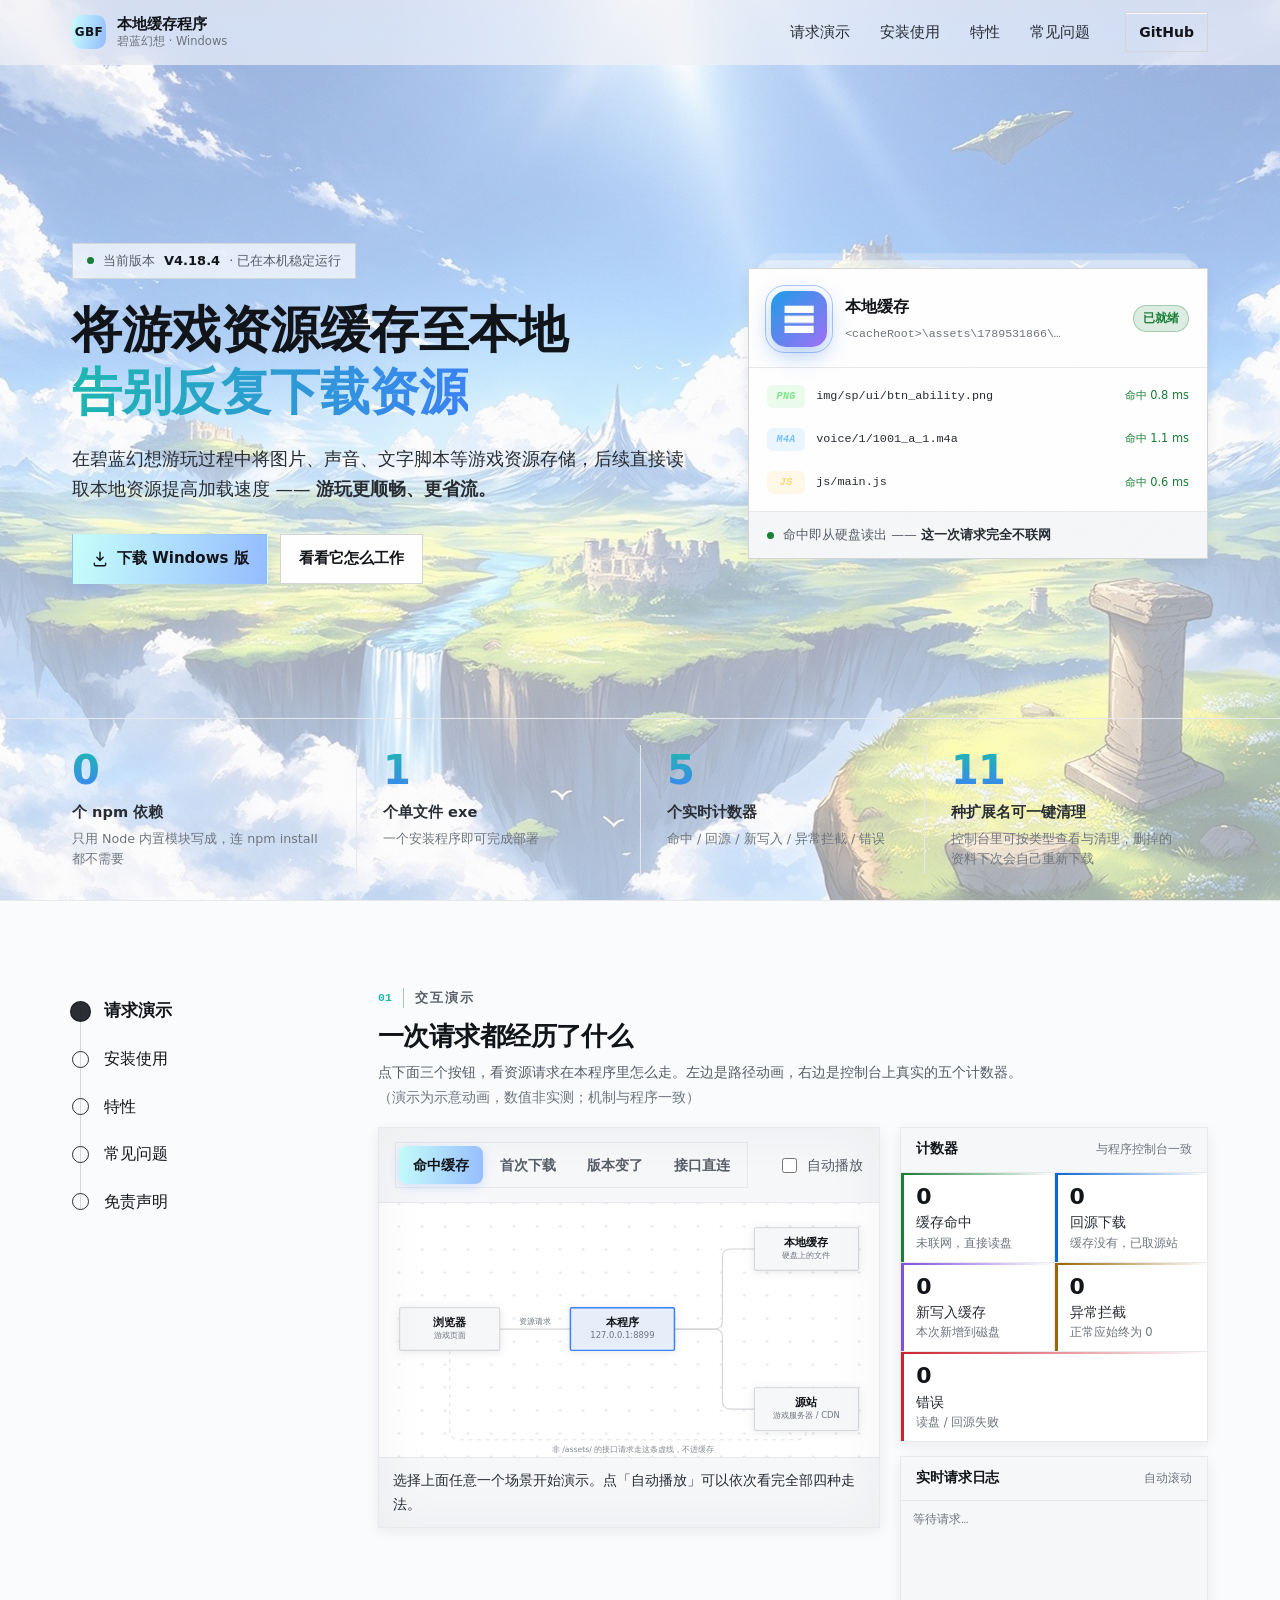
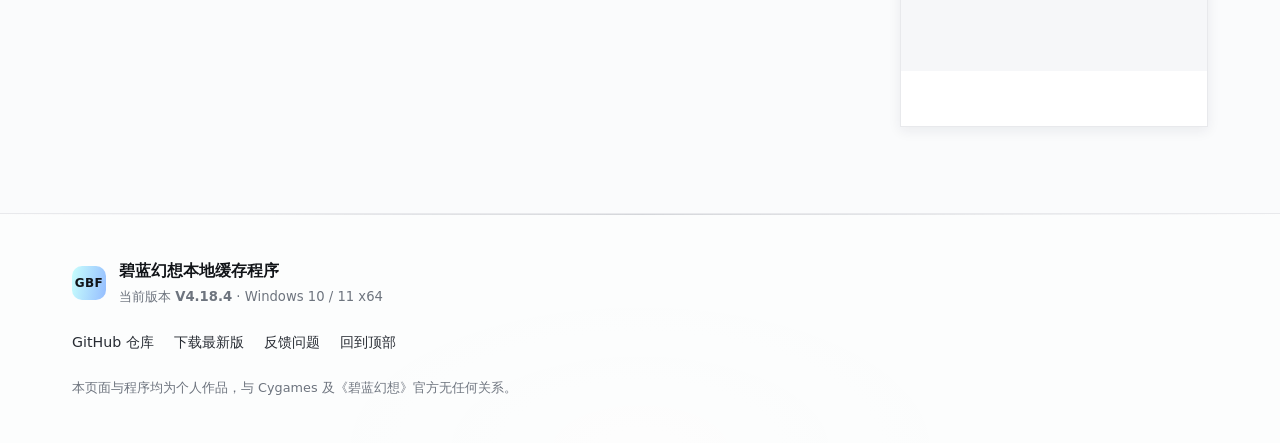
==== docs/index.html @ eb4d9ba3 "首屏文案换新 标题：将游戏资源缓存至本地 / 告别反复下载资源（第二行仍走品牌渐变） 说明：在碧蓝幻想游玩过程中将图片、声音、文字脚本等游戏资源存储，       后续直接读取本地资源提高加载速度 —" ====
<!doctype html>
<html lang="zh-CN">
<head>
<meta charset="utf-8">
<meta name="viewport" content="width=device-width,initial-scale=1">
<title>碧蓝幻想本地缓存程序 · GBF Cache</title>
<meta name="description" content="将碧蓝幻想的图片、声音、文字脚本等游戏资源缓存至本地，之后直接读取本地资源提高加载速度 —— 游玩更顺畅、更省流。Windows 单文件程序，零依赖。">
<meta name="color-scheme" content="light">
<meta property="og:title" content="碧蓝幻想本地缓存程序 · GBF Cache">
<meta property="og:description" content="将游戏资源缓存至本地，告别反复下载资源。Windows 单文件程序，零依赖。">
<meta property="og:type" content="website">
<link rel="icon" href="assets/icon.png">
<link rel="stylesheet" href="assets/style.css">
</head>
<body>

<!-- ============ 顶部导航 ============ -->
<header class="nav" id="nav">
  <div class="nav-inner wrap">
    <a class="brand" href="#top">
      <span class="brand-logo" aria-hidden="true">GBF</span>
      <span class="brand-text">
        <strong>本地缓存程序</strong>
        <em>碧蓝幻想 · Windows</em>
      </span>
    </a>
    <nav class="nav-links" aria-label="页面导航">
      <a href="#demo">请求演示</a>
      <a href="#how">安装使用</a>
      <a href="#features">特性</a>
      <a href="#faq">常见问题</a>
    </nav>
    <div class="nav-actions">
      <a class="btn ghost sm" data-link="repo" href="#" rel="noopener">GitHub</a>
    </div>
  </div>
</header>

<main>

<!-- ============ 首屏 ============ -->
<section class="hero" id="top">
  <div class="hero-bg" aria-hidden="true">
  </div>
  <div class="wrap hero-inner">
    <div class="hero-copy">
      <p class="eyebrow"><span class="dot-live"></span>当前版本 <b data-version>—</b> · 已在本机稳定运行</p>
      <h1>将游戏资源缓存至本地<br><span class="grad">告别反复下载资源</span></h1>
      <p class="lead">
        在碧蓝幻想游玩过程中将图片、声音、文字脚本等游戏资源存储，后续直接读取本地资源提高加载速度 ——
        <b>游玩更顺畅、更省流。</b>
      </p>
      <div class="hero-btns">
        <a class="btn primary" data-link="releases" href="#" rel="noopener">
          <svg viewBox="0 0 24 24" class="ic" aria-hidden="true"><path d="M12 3v11m0 0 4.2-4.2M12 14l-4.2-4.2M4.5 17.5v1.8A1.7 1.7 0 0 0 6.2 21h11.6a1.7 1.7 0 0 0 1.7-1.7v-1.8"/></svg>
          下载 Windows 版
        </a>
        <a class="btn" href="#demo">看看它怎么工作</a>
      </div>
    </div>

    <!-- 首屏装饰：缓存卡（纯 CSS/SVG，无外部资源） -->
    <div class="hero-art" aria-hidden="true">
      <div class="cache-stack">
        <div class="stack-back a"></div>
        <div class="stack-back b"></div>
        <div class="cache-card">
          <div class="cc-sheen"></div>
              <div class="cc-top">
            <span class="cc-icon">
              <span class="cc-ring"></span>
              <img src="assets/icon.png" alt="" width="66" height="66">
            </span>
            <span class="cc-meta">
              <strong>本地缓存</strong>
              <em>&lt;cacheRoot&gt;\assets\1789531866\…</em>
            </span>
            <span class="cc-badge">已就绪</span>
          </div>
          <ul class="cc-list">
            <li>
              <i class="ft png">PNG</i>
              <span class="cc-path">img/sp/ui/btn_ability.png</span>
              <span class="cc-hit">命中 0.8 ms</span>
            </li>
            <li>
              <i class="ft m4a">M4A</i>
              <span class="cc-path">voice/1/1001_a_1.m4a</span>
              <span class="cc-hit">命中 1.1 ms</span>
            </li>
            <li>
              <i class="ft js">JS</i>
              <span class="cc-path">js/main.js</span>
              <span class="cc-hit">命中 0.6 ms</span>
            </li>
          </ul>
          <div class="cc-foot">
            <span class="dot-live"></span>
            <span>命中即从硬盘读出 —— <b>这一次请求完全不联网</b></span>
          </div>
        </div>
      </div>
    </div>
  </div>

<!-- ============ 规格条 ============ -->
<section class="specband">
  <div class="wrap">
    <ul class="specs">
      <li>
        <b>0</b>
        <span>个 npm 依赖</span>
        <em>只用 Node 内置模块写成，连 npm install 都不需要</em>
      </li>
      <li>
        <b>1</b>
        <span>个单文件 exe</span>
        <em>一个安装程序即可完成部署</em>
      </li>
      <li>
        <b>5</b>
        <span>个实时计数器</span>
        <em>命中 / 回源 / 新写入 / 异常拦截 / 错误</em>
      </li>
      <li>
        <b>11</b>
        <span>种扩展名可一键清理</span>
        <em>控制台里可按类型查看与清理，删掉的资料下次会自己重新下载</em>
      </li>
    </ul>
  </div>
</section>
</section>


<!-- ============ 请求演示 ============ --><!-- ============ 工作讲解：左侧竖向步进导航 + 右侧动效面板 ============ -->
<section class="sec guide" id="guide">
  <div class="wrap guide-inner">
    <nav class="guide-nav" aria-label="工作讲解目录">
      <ul>
          <li><button type="button" class="g-item is-active" data-panel="demo" aria-selected="true"><i class="g-dot" aria-hidden="true"></i><span class="g-label">请求演示</span></button></li>
          <li><button type="button" class="g-item" data-panel="how" aria-selected="false"><i class="g-dot" aria-hidden="true"></i><span class="g-label">安装使用</span></button></li>
          <li><button type="button" class="g-item" data-panel="features" aria-selected="false"><i class="g-dot" aria-hidden="true"></i><span class="g-label">特性</span></button></li>
          <li><button type="button" class="g-item" data-panel="faq" aria-selected="false"><i class="g-dot" aria-hidden="true"></i><span class="g-label">常见问题</span></button></li>
          <li><button type="button" class="g-item" data-panel="disclaimer" aria-selected="false"><i class="g-dot" aria-hidden="true"></i><span class="g-label">免责声明</span></button></li>
      </ul>
    </nav>
    <div class="guide-panels">
        <article class="g-panel is-active" id="demo" data-panel="demo">
    <div class="sec-head">
      <p class="sec-kicker" data-fig="01">交互演示</p>
      <h2>一次请求都经历了什么</h2>
      <p class="sec-sub">
        点下面三个按钮，看资源请求在本程序里怎么走。左边是路径动画，右边是控制台上真实的五个计数器。
        <br><span class="hint">（演示为示意动画，数值非实测；机制与程序一致）</span>
      </p>
    </div>

    <div class="demo">
      <!-- 舞台 -->
      <div class="demo-stage">
        <div class="stage-tools">
          <div class="seg" role="group" aria-label="选择场景">
            <button type="button" class="seg-btn active" data-scene="hit">命中缓存</button>
            <button type="button" class="seg-btn" data-scene="miss">首次下载</button>
            <button type="button" class="seg-btn" data-scene="version">版本变了</button>
            <button type="button" class="seg-btn" data-scene="direct">接口直连</button>
          </div>
          <label class="auto"><input type="checkbox" id="autoPlay"><span>自动播放</span></label>
        </div>

        <svg viewBox="0 0 720 372" class="stage-svg" id="stageSvg" role="img" aria-label="请求路径示意图">
          <defs>
            <filter id="softGlow" x="-60%" y="-60%" width="220%" height="220%">
              <feGaussianBlur stdDeviation="5" result="b"/>
              <feMerge><feMergeNode in="b"/><feMergeNode in="SourceGraphic"/></feMerge>
            </filter>
          </defs>

          <!-- 连线（底） -->
          <g class="wires">
            <path id="w_b2p" d="M 166,180 H 272"/>
            <path id="w_p2c" d="M 428,180 H 488 Q 500,180 500,168 V 72 Q 500,60 512,60 H 548"/>
            <path id="w_p2o" d="M 428,180 H 488 Q 500,180 500,192 V 288 Q 500,300 512,300 H 548"/>
            <path id="w_b2o" class="dash" d="M 91,212 V 330 Q 91,346 107,346 H 610 Q 626,346 626,330"/>
          </g>

          <!-- 高亮流（动画用） -->
          <g class="flows">
            <path class="flow" id="f_b2p" data-d="M 166,180 H 272"/>
            <path class="flow" id="f_p2b" data-d="M 272,180 H 166"/>
            <path class="flow" id="f_p2c" data-d="M 428,180 H 488 Q 500,180 500,168 V 72 Q 500,60 512,60 H 548"/>
            <path class="flow" id="f_c2p" data-d="M 548,60 H 512 Q 500,60 500,72 V 168 Q 500,180 488,180 H 428"/>
            <path class="flow" id="f_p2o" data-d="M 428,180 H 488 Q 500,180 500,192 V 288 Q 500,300 512,300 H 548"/>
            <path class="flow" id="f_o2p" data-d="M 548,300 H 512 Q 500,300 500,288 V 192 Q 500,180 488,180 H 428"/>
            <path class="flow" id="f_b2o" class="dash" data-d="M 91,212 V 330 Q 91,346 107,346 H 610 Q 626,346 626,330"/>
            <path class="flow" id="f_o2b" class="dash" data-d="M 626,330 Q 626,346 610,346 H 107 Q 91,346 91,330 V 212"/>
          </g>

          <!-- 节点 -->
          <g class="node" id="n_browser">
            <rect x="16" y="148" width="150" height="64" rx="2"/>
            <text class="nt" x="91" y="176">浏览器</text>
            <text class="ns" x="91" y="194">游戏页面</text>
          </g>
          <g class="node proxy" id="n_proxy">
            <rect x="272" y="148" width="156" height="64" rx="2"/>
            <text class="nt" x="350" y="176">本程序</text>
            <text class="ns" x="350" y="194">127.0.0.1:8899</text>
          </g>

          <g class="node" id="n_cache">
            <rect x="548" y="28" width="156" height="64" rx="2"/>
            <text class="nt" x="626" y="56">本地缓存</text>
            <text class="ns" x="626" y="74">硬盘上的文件</text>
          </g>
          <g class="node" id="n_origin">
            <rect x="548" y="268" width="156" height="64" rx="2"/>
            <text class="nt" x="626" y="296">源站</text>
            <text class="ns" x="626" y="314">游戏服务器 / CDN</text>
          </g>

          <text class="plabel" x="219" y="172">资源请求</text>
          <text class="plabel dim" x="366" y="364">非 /assets/ 的接口请求走这条虚线，不进缓存</text>

          <g id="packetWrap" class="packet-wrap">
            <circle id="packet" r="7" filter="url(#softGlow)"/>
            <circle id="packetCore" r="3"/>
          </g>
        </svg>

        <!-- 版本比对卡（仅“版本变了”场景显示） -->
        <div class="cmp" id="cmpCard" hidden>
          <div class="cmp-col">
            <span class="cmp-k">请求带来的版本</span>
            <code class="cmp-v" id="cmpA">?1729002592</code>
          </div>
          <div class="cmp-mid" id="cmpOp">≠</div>
          <div class="cmp-col">
            <span class="cmp-k">本地文件记录的版本</span>
            <code class="cmp-v" id="cmpB">?1728800731</code>
          </div>
          <p class="cmp-note" id="cmpNote">两串不一致 → 旧的绝不能当命中，必须回源取新的并覆盖</p>
        </div>

        <p class="stage-status" id="stageStatus">选择上面任意一个场景开始演示</p>
      </div>

      <!-- 右侧：计数器 + 日志 -->
      <aside class="demo-side">
        <div class="panel">
          <div class="panel-head"><h3>计数器</h3><span class="panel-note">与程序控制台一致</span></div>
          <div class="counters" id="counters">
            <div class="counter c-hit"><b data-c="hit">0</b><span>缓存命中</span><em>未联网，直接读盘</em></div>
            <div class="counter c-origin"><b data-c="origin">0</b><span>回源下载</span><em>缓存没有，已取源站</em></div>
            <div class="counter c-store"><b data-c="store">0</b><span>新写入缓存</span><em>本次新增到磁盘</em></div>
            <div class="counter c-block"><b data-c="block">0</b><span>异常拦截</span><em>正常应始终为 0</em></div>
            <div class="counter c-error"><b data-c="error">0</b><span>错误</span><em>读盘 / 回源失败</em></div>
          </div>
        </div>
        <div class="panel grow">
          <div class="panel-head"><h3>实时请求日志</h3><span class="panel-note">自动滚动</span></div>
          <ul class="loglist" id="logList">
            <li class="logline empty">等待请求…</li>
          </ul>
        </div>
      </aside>
    </div>
        </article>
        <article class="g-panel" id="how" data-panel="how">
    <div class="sec-head">
      <p class="sec-kicker" data-fig="02">安装使用</p>
      <h2>三步就能用</h2>
      <p class="sec-sub">不需要装运行库，不需要浏览器插件，也不改动游戏本身。</p>
    </div>
    <ol class="steps">
      <li class="step">
        <span class="step-no">1</span>
        <h3>解压到固定文件夹</h3>
        <p>把压缩包整个解压出来，别只把里面的程序单独拿走 —— 旁边那几个文件都是配套的。路径里建议不要用特殊符号。</p>
      </li>
      <li class="step">
        <span class="step-no">2</span>
        <h3>装一次随包的证书</h3>
        <p>程序需要这张证书才能看懂游戏和电脑之间的来往。双击证书文件 → 按提示一路下一步，注意选到「受信任的根证书颁发机构」。<b>不需要管理员权限</b>，装完请把浏览器完全关掉再打开。</p>
      </li>
      <li class="step">
        <span class="step-no">3</span>
        <h3>双击启动，正常玩</h3>
        <p>右下角出现小图标，控制台窗口点「启动游戏」即可。判断它在工作最简单的一招：<b>看「缓存命中」在不在涨</b>。</p>
      </li>
    </ol>
    <div class="note-card">
      <svg viewBox="0 0 24 24" class="ic" aria-hidden="true"><path d="M12 8.6v5m0 3.2h.01M10.3 3.9 2.8 17a2 2 0 0 0 1.7 3h15a2 2 0 0 0 1.7-3L13.7 3.9a2 2 0 0 0-3.4 0z"/></svg>
      <p><b>退出请用托盘菜单里的「退出」，不要强行结束进程。</b>程序启动时会接管一次系统里的上网设置，优雅退出才会把它还原回去。</p>
    </div>
        </article>
        <article class="g-panel" id="features" data-panel="features">
    <div class="sec-head">
      <p class="sec-kicker" data-fig="03">特性</p>
      <h2>它凭什么又快又稳</h2>
      <p class="sec-sub">下面每一条都是程序里真实存在的机制，不是宣传词。</p>
    </div>
    <div class="feat-grid">
      <article class="feat">
        <span class="feat-ic" aria-hidden="true"><svg viewBox="0 0 24 24"><path d="M9 3.5 3.5 9v11.5h17V9L15 3.5M4 9h16M12 3.5V9"/></svg></span>
        <h3>零依赖 · 单文件</h3>
        <p>只用 Node 内置模块写成，一个 exe 就是全部。不装运行库、不写系统目录、不注册服务。</p>
      </article>
      <article class="feat">
        <span class="feat-ic" aria-hidden="true"><svg viewBox="0 0 24 24"><path d="M4 7h16M4 12h16M4 17h10"/></svg></span>
        <h3>只碰资源，不碰账号</h3>
        <p>只接管 <code>/assets/</code> 的 GET/HEAD；登录、抽卡等 <code>/rest/ /ob/ /od/</code> 接口一律直连，<code>/user/</code> 绝不拦截。</p>
      </article>
      <article class="feat">
        <span class="feat-ic" aria-hidden="true"><svg viewBox="0 0 24 24"><path d="M12 3.5a8.5 8.5 0 1 0 8.5 8.5M12 7.5V12l3 2M16 3.5h4.5V8"/></svg></span>
        <h3>认得出「资源版本」</h3>
        <p>游戏的资源 URL 带 <code>?1729002592</code> 这类版本参数。版本不一致的文件绝不当命中，避免游戏判定版本不符而反复整页重载。</p>
      </article>
      <article class="feat">
        <span class="feat-ic" aria-hidden="true"><svg viewBox="0 0 24 24"><path d="M12 3.5 20 8v8l-8 4.5L4 16V8z"/><path d="m4 8 8 4.5L20 8M12 12.5v8"/></svg></span>
        <h3>元数据跟着文件走</h3>
        <p>内容类型与 CORS 头跟资源一起存在旁边的 <code>.ext</code> 里，命中时原样回给浏览器 —— 带 <code>crossorigin</code> 的脚本才不会被拦。</p>
      </article>
      <article class="feat">
        <span class="feat-ic" aria-hidden="true"><svg viewBox="0 0 24 24"><path d="M5 12.5 10 17 19 7"/></svg></span>
        <h3>原子写 + 并发合并</h3>
        <p>先写临时文件再改名，断电也不会留下半个文件；同一份资源的并发请求只回源一次。</p>
      </article>
      <article class="feat">
        <span class="feat-ic" aria-hidden="true"><svg viewBox="0 0 24 24"><path d="M3.5 18V6m0 12h17M7 15l3.5-4 3 2.5L18 8"/></svg></span>
        <h3>一切都看得见</h3>
        <p>命中、回源、新写入、异常拦截、错误五个计数实时推到控制台和桌面悬浮条，命不命中一眼就知道。</p>
      </article>
    </div>
    <details class="deep">
      <summary>还想知道更细的机制？</summary>
      <div class="deep-body">
        <p><b>版本切换预热。</b>游戏换版本戳时（路径里的那串数字变了），程序会在后台对上一任戳的同名文件向源站发条件请求：
          源站回 304 就把旧文件「过户」到新路径（零下载），回 200 说明内容真的变了、提前下好。
          这把更新日要重下的量，从「全部文件」压到「真正变了的文件」。</p>
        <p><b>旧戳清理。</b>被请求过的版本戳会记下最后请求时间，超过 24 小时没被用到就不算「在用」，控制台里可以据此清掉过期的那一批。</p>
        <p><b>缓存文件布局。</b><code>&lt;缓存目录&gt;/assets/…</code> 完全镜像资源 URL 的路径，旁边一份同名 <code>.ext</code> 记录元数据。
          查询串不进文件名，但会记进 <code>.ext</code> 的 <code>q</code> 字段参与命中比对。</p>
      </div>
    </details>
        </article>
        <article class="g-panel" id="faq" data-panel="faq">
    <div class="sec-head">
      <p class="sec-kicker" data-fig="04">常见问题</p>
      <h2>你可能想问的</h2>
    </div>
    <div class="acc" id="acc">
      <details>
        <summary>需要再装别的东西吗？</summary>
        <p>不需要。不用装任何额外的运行库，也不用装浏览器插件。下载、解压、拖出来就能跑。</p>
      </details>
      <details>
        <summary>用哪个浏览器？</summary>
        <p>都可以。只有火狐（Firefox）需要多做一小步：把随包的那张证书也装进火狐自己的列表里，或者按说明里的那条设置打开。不做这一步的话，游戏里的图片可能显示不出来。</p>
      </details>
      <details>
        <summary>会占多少硬盘？</summary>
        <p>就是它帮你存下来的那些游戏资料本身，刚开始很小，玩得越久越多。控制台里可以按类型查看和清理 —— 清理只删你选的那一类，删掉的资料游戏下次需要时会自己重新下载。</p>
      </details>
      <details>
        <summary>会不会影响我电脑上的别的东西？</summary>
        <p>程序只在你自己的电脑内部工作，不对外开放任何东西。它启动时会接管一次你系统里的上网设置，所以退出时请用它托盘菜单里的「退出」，不要强行结束它 —— 那样设置可能不会还原回来。</p>
      </details>
      <details>
        <summary>为什么「缓存命中」不涨？</summary>
        <p>先看控制台顶部的状态提示。常见原因有两个：一是浏览器还在用它自己的缓存，没有把请求交给本程序（重启浏览器即可）；二是系统里的「自动配置脚本」没有指向本程序，控制台里可以重新检测并修复。</p>
      </details>
      <details>
        <summary>能装几台电脑？需要什么系统？</summary>
        <p>自己用没问题，请只用于你自己的电脑和账号（见下面的声明）。系统要求是 64 位的 Windows 10 或 Windows 11。</p>
      </details>
      <details>
        <summary>它会修改游戏本身吗？</summary>
        <p>不会。它不碰游戏文件、不改游戏代码，只是在游戏和网络之间做一次「有本地副本就先读本地」的选择。</p>
      </details>
    </div>
        </article>
        <article class="g-panel" id="disclaimer" data-panel="disclaimer">
    <div class="sec-head">
      <p class="sec-kicker" data-fig="05">免责声明</p>
      <h2>使用前请先读这五条</h2>
    </div>
    <div class="disc">
      <div class="disc-head">
        <svg viewBox="0 0 24 24" class="ic" aria-hidden="true"><path d="M12 3.5 3.5 20h17zM12 9.5v5m0 2.6h.01"/></svg>
        <span class="disc-note">共五条 · 与本程序的使用范围有关</span>
      </div>
      <ol class="disc-list">
        <li><b>非官方。</b>本程序是个人制作的第三方小工具，与游戏开发 / 运营方（Cygames）及《碧蓝幻想》官方没有任何关系，也不是官方工具。使用中遇到任何问题，请不要去找游戏官方。</li>
        <li><b>不含游戏内容。</b>本程序本身不包含任何游戏资料。你电脑里存下来的那些资料，是程序在你使用时从游戏那边取回并保存在本地的，只存在于你自己的电脑上。</li>
        <li><b>仅供个人使用。</b>请只用于你自己的电脑、你自己的账号。请勿把存下来的游戏资料上传、分享或以任何形式公开传播 —— 那些内容属于游戏公司。</li>
        <li><b>风险自负。</b>本程序按「现状」提供。使用过程中可能出现的账号、系统或数据方面的问题，由使用者自行承担，作者不提供担保也不承担责任。</li>
        <li><b>请遵守规则。</b>请遵守游戏的服务条款以及你所在地区的相关法律。如果游戏官方明确表示不允许这类做法，请立即停止使用并删除本程序。</li>
      </ol>
    </div>
        </article>
    </div>
  </div>
</section>

</main>

<!-- ============ 页脚 ============ -->
<footer class="foot">
  <div class="wrap foot-inner">
    <div class="foot-brand">
      <span class="brand-logo" aria-hidden="true">GBF</span>
      <div>
        <strong>碧蓝幻想本地缓存程序</strong>
        <p>当前版本 <b data-version>—</b> · Windows 10 / 11 x64</p>
      </div>
    </div>
    <nav class="foot-links" aria-label="相关链接">
      <a data-link="repo" href="#" rel="noopener">GitHub 仓库</a>
      <a data-link="releases" href="#" rel="noopener">下载最新版</a>
      <a data-link="issues" href="#" rel="noopener">反馈问题</a>
      <a href="#top">回到顶部</a>
    </nav>
    <p class="foot-note">本页面与程序均为个人作品，与 Cygames 及《碧蓝幻想》官方无任何关系。</p>
  </div>
</footer>

<script src="assets/version.js"></script>
<script src="assets/app.js"></script>
</body>
</html>
---- docs/assets/style.css ----
/* ==========================================================================
   碧蓝幻想本地缓存程序 · GitHub Pages 站点样式
   白色主题（单一主题，不做深浅切换）：
     · 底色是接近白的中性灰，面板纯白
     · 品牌色=暖色对（橙 → 玫红）；状态语义五色与控制台保持一致
   零外部依赖：不引任何 CDN 字体 / 框架
   ========================================================================== */

/* ============ 令牌（唯一一套：白色主题） ============ */
:root{
  color-scheme:light;
  --bg:#f4f5f7; --bg-soft:#fafbfc; --panel:#ffffff; --panel2:#f6f7f9;
  --line:#e8e9ec; --line2:#d4d6da;
  --fg:#111418; --fg2:#272c33; --dim:#565d68; --dim2:#6d747e;
  /* 状态语义五色：与控制台（dashboard.html）五个计数器一一对应 */
  --ok:#1a7f37; --warn:#9a6700; --err:#cf222e; --info:#0969da; --store:#8250df;
  /* 品牌双色（指定值）：浅青 #c8fffc → 浅蓝 #95bdff。
     这两个色很浅，做填充/底色/光晕很好看，但做文字在白底上几乎看不见
     （对比度只有 1.05:1 与 1.9:1），所以文字与细线另用"同色相加深版" --a1-ink/--a2-ink。 */
  --a1:#c8fffc;      /* 填充用：浅青 */
  --a2:#95bdff;      /* 填充用：浅蓝 */
  --a1-ink:#1eb8b1;  /* 文字/细线用：同色相加深 */
  --a2-ink:#3b82f6;
  --hi:color-mix(in srgb,var(--a2-ink) 30%,var(--line2));   /* 悬停边框 */
  --brand:linear-gradient(100deg,var(--a1),var(--a2));
  --brand-ink:linear-gradient(100deg,var(--a1-ink),var(--a2-ink));
  --stroke:rgba(26,29,34,.92);                          /* 深墨色：左侧步进导航的空心/实心圆点用 */
  --inner:inset 0 1px 0 rgba(255,255,255,.9);
  --shadow:0 14px 34px rgba(23,35,58,.11);
  --shadow-sm:0 4px 12px rgba(23,35,58,.07);
  --r:14px; --r-sm:10px;
  --maxw:1180px;
}

*{box-sizing:border-box}
html{scroll-behavior:smooth;background:var(--bg)}
@media (prefers-reduced-motion:reduce){ html{scroll-behavior:auto} }
body{
  margin:0; background:transparent; color:var(--fg);
  font:16px/1.72 "Segoe UI","Microsoft YaHei",system-ui,-apple-system,sans-serif;
  -webkit-font-smoothing:antialiased;
}
img{max-width:100%;height:auto}
a{color:var(--info);text-decoration:none}
a:hover{text-decoration:underline}
code{font-family:"Cascadia Code",Consolas,"SFMono-Regular",Menlo,monospace;font-size:.9em}
b,strong{font-weight:600}
h1,h2,h3{line-height:1.25;letter-spacing:-.01em}

.wrap{max-width:var(--maxw);margin:0 auto;padding:0 22px}
@media (max-width:640px){ .wrap{padding:0 16px} }

/* ---------- 通用按钮 ---------- */
.btn{
  display:inline-flex;align-items:center;gap:8px;position:relative;overflow:hidden;
  padding:11px 18px;border-radius:11px;border:1px solid var(--line2);
  background:var(--panel);color:var(--fg);font-size:15px;font-weight:600;
  cursor:pointer;text-decoration:none;transition:.18s ease;white-space:nowrap;
}
.btn:hover{background:var(--panel2);border-color:var(--dim2);text-decoration:none;transform:translateY(-1px)}
.btn.primary{
  background:var(--brand);border-color:transparent;color:var(--fg);
  box-shadow:0 6px 18px color-mix(in srgb,var(--a2-ink) 22%,transparent);
}
.btn.primary:hover{box-shadow:0 9px 24px rgba(0,0,0,.4);filter:brightness(1.09)}
.btn.primary::after{                    /* 悬停时扫过的一道光 */
  content:"";position:absolute;top:0;left:-70%;width:42%;height:100%;pointer-events:none;
  background:linear-gradient(90deg,transparent,rgba(255,255,255,.3),transparent);
  transform:skewX(-18deg);transition:left .6s ease;
}
.btn.primary:hover::after{left:125%}
@media (prefers-reduced-motion:reduce){ .btn.primary::after{display:none} }
.btn.ghost{background:transparent}
.btn.sm{padding:7px 13px;font-size:14px}
.btn .ic{width:18px;height:18px;fill:none;stroke:currentColor;stroke-width:1.9;stroke-linecap:round;stroke-linejoin:round}
.icon-btn{
  width:36px;height:36px;display:grid;place-items:center;border-radius:10px;
  border:1px solid var(--line2);background:var(--panel);color:var(--fg);cursor:pointer;transition:.18s;
}
.icon-btn:hover{background:var(--panel2)}
.icon-btn svg{width:18px;height:18px;fill:none;stroke:currentColor;stroke-width:1.8;stroke-linecap:round;stroke-linejoin:round}

/* ---------- 顶部导航 ---------- */
.nav{
  position:sticky;top:0;z-index:50;
  background:color-mix(in srgb,var(--bg) 82%,transparent);
  backdrop-filter:blur(14px) saturate(1.4);
  border-bottom:1px solid transparent;transition:.24s;
}
.nav.scrolled{border-bottom-color:var(--line);box-shadow:0 6px 22px rgba(0,0,0,.18)}
.nav-inner{display:flex;align-items:center;gap:22px;height:64px}
.brand{display:flex;align-items:center;gap:11px;color:var(--fg);text-decoration:none;flex:0 0 auto}
.brand:hover{text-decoration:none}
.brand-logo{
  width:34px;height:34px;border-radius:10px;display:grid;place-items:center;flex:0 0 auto;
  background:var(--brand);color:var(--fg);
  font-size:12px;font-weight:700;letter-spacing:.4px;
}
.brand-text{display:flex;flex-direction:column;line-height:1.25}
.brand-text strong{font-size:15px}
.brand-text em{font-style:normal;font-size:11.5px;color:var(--dim2)}
.nav-links{display:flex;gap:4px;margin-left:auto}
.nav-links a{
  position:relative;padding:8px 13px;border-radius:9px;color:var(--fg2);font-size:14.5px;transition:.16s;
}
.nav-links a::after{
  content:"";position:absolute;left:13px;right:13px;bottom:3px;height:1.5px;border-radius:2px;
  background:var(--a1);
  transform:scaleX(0);transform-origin:left;transition:transform .24s ease;
}
.nav-links a:hover{background:var(--panel);color:var(--fg);text-decoration:none}
.nav-links a:hover::after{transform:scaleX(1)}
.nav-actions{display:flex;align-items:center;gap:9px;margin-left:auto}
.nav-links + .nav-actions{margin-left:0}
@media (max-width:900px){ .nav-links{display:none} }

/* ---------- 首屏 ---------- */
/* 首屏正好占满一屏（减去顶栏 64px），分界线落在屏幕底边，
   下面那条规格条与讲解区都不露出；内容在整屏里垂直居中。
   移动端用 svh：地址栏收起/展开时不会顶出一条缝。 */
.hero{
  position:relative;overflow:hidden;
  min-height:calc(100vh - 64px);
  min-height:calc(100svh - 64px);
  display:flex;flex-direction:column;
  padding:44px 0 0;          /* 底部不留白：统计条正好压在分界线上 */
  border-bottom:1px solid var(--line);
  background-color:rgba(255,255,255,.42);   /* 首屏遮罩最浅：让底图在第一节最清楚 */
}
.hero-inner{width:100%;flex:1;align-content:center}   /* 撑开剩余高度，内容在其中垂直居中 */
.hero-bg{position:absolute;inset:0;pointer-events:none}
.hero-bg::after{                     /* 细颗粒，压掉大面积纯色的塑料感 */
  content:"";position:absolute;inset:0;opacity:.05;mix-blend-mode:overlay;
  background-image:url("data:image/svg+xml,%3Csvg xmlns='http://www.w3.org/2000/svg' width='160' height='160'%3E%3Cfilter id='n'%3E%3CfeTurbulence type='fractalNoise' baseFrequency='.82' numOctaves='3'/%3E%3C/filter%3E%3Crect width='160' height='160' filter='url(%23n)'/%3E%3C/svg%3E");
}
/* 首屏不再铺任何格纹：底色交给整页底图 */
.hero-inner{position:relative;display:grid;grid-template-columns:minmax(0,1.15fr) minmax(0,.85fr);gap:54px;align-items:center}
@media (max-width:980px){ .hero-inner{grid-template-columns:minmax(0,1fr);gap:38px} .hero-art{order:2} }
.eyebrow{
  display:inline-flex;align-items:center;gap:9px;margin:0 0 20px;
  padding:6px 14px;border-radius:999px;border:1px solid var(--line2);
  background:color-mix(in srgb,var(--panel) 70%,transparent);
  font-size:13px;color:var(--dim);
}
.eyebrow b{color:var(--fg);font-weight:600}
.dot-live{
  width:7px;height:7px;border-radius:50%;background:var(--ok);flex:0 0 auto;
  box-shadow:0 0 0 0 color-mix(in srgb,var(--ok) 70%,transparent);animation:pulse 2.4s infinite;
}
@keyframes pulse{
  0%{box-shadow:0 0 0 0 color-mix(in srgb,var(--ok) 55%,transparent)}
  70%{box-shadow:0 0 0 9px transparent}
  100%{box-shadow:0 0 0 0 transparent}
}
.hero h1{font-size:clamp(30px,4.4vw,50px);margin:0 0 20px;font-weight:700}
/* 第二行整句走品牌渐变 —— 这是"原本的色彩呈现"里最抓眼的一处 */
.grad{background:var(--brand-ink);
  -webkit-background-clip:text;background-clip:text;color:transparent}
.lead{font-size:clamp(15.5px,1.6vw,17.5px);color:var(--fg2);max-width:640px;margin:0 0 30px}
.hero-btns{display:flex;flex-wrap:wrap;gap:12px;margin-bottom:0}
/* 首屏装饰：一张缓存卡 + 后面两张错位的"厚度" */
.hero-art{display:flex;justify-content:center;position:relative}
.cache-stack{position:relative;width:100%;max-width:468px}
.stack-back{
  position:absolute;left:0;right:0;height:100%;border-radius:var(--r);
  border:1px solid var(--line);background:color-mix(in srgb,var(--panel) 72%,transparent);
}
.stack-back.a{top:-13px;transform:scale(.966);opacity:.6}
.stack-back.b{top:-25px;transform:scale(.93);opacity:.32}
.cache-card{
  position:relative;border:1px solid var(--line2);border-radius:var(--r);overflow:hidden;
  background:var(--panel);
  box-shadow:var(--shadow);
}
.cc-sheen{position:absolute;inset:0;pointer-events:none;
  background:radial-gradient(120% 82% at 84% -14%,rgba(255,255,255,.045),transparent 62%)}
.cc-top{position:relative;display:flex;align-items:center;gap:14px;padding:18px 18px 16px;border-bottom:1px solid var(--line)}
.cc-icon{position:relative;width:64px;height:64px;flex:0 0 auto;display:grid;place-items:center}
.cc-icon img{position:relative;width:56px;height:56px;border-radius:15px;box-shadow:0 8px 22px rgba(31,111,235,.35)}
.cc-ring{position:absolute;inset:-2px;border-radius:20px;border:1px solid color-mix(in srgb,var(--a2-ink) 42%,transparent);
  animation:ringPulse 3.4s ease-in-out infinite}
@keyframes ringPulse{0%,100%{transform:scale(.93);opacity:.45}50%{transform:scale(1.09);opacity:.9}}
.cc-meta{display:flex;flex-direction:column;gap:4px;min-width:0}
.cc-meta strong{font-size:16px}
.cc-meta em{font-style:normal;font-family:"Cascadia Code",Consolas,monospace;font-size:11.6px;color:var(--dim2);
  overflow:hidden;text-overflow:ellipsis;white-space:nowrap}
.cc-badge{
  margin-left:auto;flex:0 0 auto;font-size:11.5px;font-weight:600;padding:3px 9px;border-radius:999px;
  color:var(--ok);background:color-mix(in srgb,var(--ok) 14%,transparent);
  border:1px solid color-mix(in srgb,var(--ok) 30%,transparent);
}
.cc-list{list-style:none;margin:0;padding:8px;display:grid;gap:2px}
.cc-list li{display:flex;align-items:center;gap:11px;padding:9px 10px;border-radius:9px;transition:.2s}
.cc-list li:hover{background:var(--panel2)}
.ft{
  flex:0 0 auto;width:38px;text-align:center;font-size:10px;font-weight:700;letter-spacing:.04em;
  padding:3px 0;border-radius:6px;font-family:"Cascadia Code",Consolas,monospace;
}
.ft.png{color:#7ee787;background:color-mix(in srgb,#7ee787 15%,transparent)}
.ft.m4a{color:#79c0ff;background:color-mix(in srgb,#79c0ff 15%,transparent)}
.ft.js{color:#ffd76e;background:color-mix(in srgb,#ffd76e 15%,transparent)}
.cc-path{
  flex:1;min-width:0;font-family:"Cascadia Code",Consolas,monospace;font-size:11.8px;color:var(--fg2);
  overflow:hidden;text-overflow:ellipsis;white-space:nowrap;
}
.cc-hit{flex:0 0 auto;font-size:11.4px;color:var(--ok);font-variant-numeric:tabular-nums}
.cc-foot{
  display:flex;align-items:center;gap:9px;padding:12px 18px;border-top:1px solid var(--line);
  background:var(--panel2);font-size:12.8px;color:var(--dim);
}
.cc-foot b{color:var(--fg2)}
@media (prefers-reduced-motion:reduce){ .cc-ring{animation:none;opacity:.7} }


/* ==========================================================================
   工作讲解：左侧竖向步进导航 + 右侧动效面板
   左：一条竖线串起若干空心点，选中变实心并放大（点与文字同时变大）
   右：面板用一次短促的淡入上浮切换；不给 fill-mode，动画被打断也停在该有的样子
   ========================================================================== */
.guide-inner{display:grid;grid-template-columns:250px minmax(0,1fr);gap:56px;align-items:start}
.guide-nav{position:sticky;top:92px}
.guide-nav ul{list-style:none;margin:0;padding:0;position:relative}
.guide-nav ul::before{                  /* 竖线 */
  content:"";position:absolute;left:8px;top:15px;bottom:15px;width:1px;background:var(--line2);
}
.g-item{
  position:relative;display:flex;align-items:center;gap:15px;width:100%;
  padding:10px 0;background:none;border:0;cursor:pointer;text-align:left;
  color:var(--ink-3);font:500 14.5px/1.25 var(--sans);
  transition:color .22s ease;
}
.g-item:hover{color:var(--ink-2)}
.g-dot{
  position:relative;flex:0 0 auto;width:17px;height:17px;border-radius:50%;
  border:1.5px solid var(--stroke);background:var(--paper);
  transition:background-color .22s ease,transform .22s ease;
}
.g-label{transition:font-size .22s ease}
.g-item.is-active{color:var(--ink)}
.g-item.is-active .g-dot{background-color:var(--stroke);transform:scale(1.24)}
.g-item.is-active .g-label{font-size:16.5px;font-weight:700}
@media (prefers-reduced-motion:reduce){ .g-dot,.g-label{transition:none} }

/* 固定高度：以首屏那种"一眼看完"的量级为准（660px）。
   所有面板内容都按这个高度重新排过，切换时右栏纹丝不动。 */
.g-panel{scroll-margin-top:88px}
.guide .sec-head{margin-bottom:18px}
.guide .sec-head h2{font-size:clamp(20px,2.2vw,26px);margin-bottom:8px}
.guide .sec-head .sec-sub{font-size:14.2px}
.guide .sec-kicker{margin-bottom:11px}
.guide .demo-side{gap:14px}
.guide .panel.grow{min-height:186px}
.guide .counter{padding:10px 12px}
.guide .counter b{font-size:22px}
.guide .stage-status{min-height:44px;padding:11px 14px;font-size:13.6px}
.guide .loglist{max-height:186px;font-size:11.8px}
.guide .feat{padding:18px 18px}
.guide .feat-ic{width:34px;height:34px;margin-bottom:10px}
.guide .feat-ic svg{width:17px;height:17px}
.guide .feat h3{font-size:15.5px;margin-bottom:6px}
.guide .feat p{font-size:13.6px;line-height:1.6}
.guide .deep{margin-top:18px}
.guide .step{padding:20px 20px}
.guide .step p{font-size:14px}
.guide .note-card{margin-top:18px}
.acc-cols{display:grid;grid-template-columns:repeat(2,minmax(0,1fr));gap:18px;align-items:start}
@media (max-width:860px){ .acc-cols{grid-template-columns:minmax(0,1fr)} }
.guide .acc summary{padding:13px 18px;font-size:14.8px}
.guide .acc p{padding:0 18px 15px;font-size:14px}
.guide .disc{padding-bottom:20px}
.guide .disc-head{padding:13px 22px;margin-bottom:14px}
.guide .disc-list{padding:0 22px 0 40px;gap:9px}
.guide .disc-list li{font-size:13.9px}
.guide-panels{
  min-width:0;position:relative;
  /* 固定高度：以"一眼看完"为准，随屏幕自适应（600–720px）。
     所有面板内容都按这个量级重排过，切换时右栏纹丝不动。 */
  min-height:clamp(660px, calc(100vh - 160px), 740px);
}
.g-panel{display:none}
/* 面板统一高度、内容一律顶格：所有页的第一行都落在同一个位置，
   切换时不会忽上忽下（之前用垂直居中，短页居中、长页顶格，看着像在乱跑）。
   内容超出固定高度时容器自然变高，不会裁切。 */
.g-panel.is-active{
  display:flex;flex-direction:column;min-height:inherit;
  animation:panelIn .36s cubic-bezier(.2,.7,.3,1);
}
/* 内容块吃掉剩余高度：顶格对齐之后，空白不该全堆在下面 */
.guide .steps,.guide .feat-grid,.guide .acc,.guide .disc{flex:1}
/* 演示页：让右栏（计数器 + 日志）撑满，多出来的高度给日志列表，
   左侧流程图保持自己的比例，不去硬拉伸 */
.guide .demo{flex:1;align-items:start}
.guide .demo-side{align-self:stretch}
.guide .panel.grow{flex:1;min-height:0}
.guide .loglist{max-height:none;flex:1}
/* 再在各自内部把多出来的高度分掉，而不是留一坨空白 */
/* 卡片被撑高后，内容在卡片内居中 —— 试过"编号贴顶、文字贴底"，
   那样中间会挖出一大块空，反而更像没写完 */
.guide .step{display:flex;flex-direction:column;justify-content:center}
.guide .acc{display:flex;flex-direction:column}
.guide .acc details{flex:1;display:flex;flex-direction:column;justify-content:center}
.guide .disc{display:flex;flex-direction:column}
.guide .disc-list{flex:1;align-content:space-between}
/* 起手只压到 25% 不透明度：万一动画被打断，内容仍看得见 */
@keyframes panelIn{from{opacity:.25;transform:translateY(12px)}to{opacity:1;transform:none}}
@media (prefers-reduced-motion:reduce){ .g-panel.is-active{animation:none} }

@media (max-width:900px){
  .guide-panels{min-height:0}   /* 窄屏按内容自然高 */
  .guide-inner{grid-template-columns:minmax(0,1fr);gap:26px}
  .guide-nav{position:static}
  .guide-nav ul{display:flex;gap:4px;overflow-x:auto;padding:2px 0 10px}
  .guide-nav li{flex:0 0 auto}              /* 不收缩，否则标签会被挤成竖排 */
  .guide-nav ul::before{display:none}       /* 横排时不要竖线 */
  .g-item{width:auto;padding:8px 16px 8px 0}
  .g-label{white-space:nowrap}
  .g-item.is-active .g-label{font-size:15.5px}
}

/* ---------- 区块外壳 ---------- */
.sec{padding:86px 0;border-bottom:1px solid var(--line);background-color:rgba(255,255,255,.58)}
.sec.alt{background-color:rgba(255,255,255,.74)}
.sec-head{max-width:770px;margin-bottom:46px}
.sec-kicker{
  margin:0 0 14px;font-size:12.5px;font-weight:700;letter-spacing:.17em;text-transform:uppercase;
  color:var(--dim);
}
.sec-kicker::before{                 /* 分节编号（01…05，按文档顺序自动编号） */
  content:attr(data-fig);   /* 显式编号：计数器对 display:none 的面板不计，只能写死 */
  display:inline-block;vertical-align:middle;margin:0 11px 1px 0;padding-right:11px;
  border-right:1px solid color-mix(in srgb,var(--a2-ink) 28%,var(--line2));
  color:var(--a1-ink);   /* 只有 12px，渐变看不出来，直接用加深版的浅青 */
  font-family:"Cascadia Code",Consolas,monospace;font-size:11.5px;letter-spacing:0;
}
.sec-head h2{font-size:clamp(24px,3.1vw,35px);margin:0 0 15px;font-weight:700;letter-spacing:-.02em}
.sec-sub{margin:0;color:var(--dim);font-size:15.5px}
.sec-sub .hint{font-size:13.5px;color:var(--dim2)}
.sec-sub code{background:var(--panel);border:1px solid var(--line);border-radius:5px;padding:1px 5px}

/* ---------- 规格条 ---------- */
.specband{background-color:transparent;border-top:1px solid var(--line);border-bottom:0}
.specs{list-style:none;margin:0;padding:26px 0;display:grid;grid-template-columns:repeat(4,minmax(0,1fr))}
.specs li{padding:4px 26px;border-left:1px solid var(--line)}
.specs li:first-child{border-left:0;padding-left:0}
.specs b{
  display:block;font-weight:800;line-height:1.08;letter-spacing:-.02em;
  font-size:clamp(28px,3.4vw,40px);font-variant-numeric:tabular-nums;
  /* 数字很窄，横向渐变只会显出一种色 —— 改成竖向：上春日青、下粉红 */
  background:linear-gradient(180deg,var(--a1-ink),var(--a2-ink));
  -webkit-background-clip:text;background-clip:text;color:transparent;
}
.specs b small{font-size:.52em;font-weight:700}
.specs span{display:block;margin-top:7px;font-size:14.6px;font-weight:600;color:var(--fg2)}
.specs em{display:block;margin-top:5px;font-style:normal;font-size:12.7px;color:var(--dim2);line-height:1.62}
@media (max-width:900px){
  .specs{grid-template-columns:repeat(2,minmax(0,1fr));gap:24px 0;padding:28px 0}
  .specs li{padding:4px 20px}
  .specs li:nth-child(odd){border-left:0;padding-left:0}
}
@media (max-width:520px){
  .specs{grid-template-columns:minmax(0,1fr);gap:20px}
  .specs li{border-left:0;padding:0}
}

/* ---------- 请求演示 ---------- */
.demo{display:grid;grid-template-columns:minmax(0,1.55fr) minmax(0,.95fr);gap:20px;align-items:start}
@media (max-width:1020px){ .demo{grid-template-columns:minmax(0,1fr)} }

.demo-stage{position:relative;border:1px solid var(--line);border-radius:var(--r);background:var(--panel);box-shadow:var(--shadow-sm);overflow:hidden}
.stage-tools{display:flex;align-items:center;gap:14px;flex-wrap:wrap;padding:14px 16px;border-bottom:1px solid var(--line);background:var(--panel2)}
.seg{display:inline-flex;flex-wrap:wrap;gap:3px;padding:3px;border-radius:11px;background:var(--bg-soft);border:1px solid var(--line)}
.seg{background:var(--panel2)}
.seg-btn{
  border:0;background:transparent;color:var(--dim);cursor:pointer;font:inherit;font-size:14px;font-weight:600;
  padding:7px 14px;border-radius:8px;transition:.16s;white-space:nowrap;
}
.seg-btn:hover{color:var(--fg)}
.seg-btn.active{background:var(--brand);color:var(--fg);box-shadow:0 3px 12px color-mix(in srgb,var(--a2-ink) 20%,transparent)}
.auto{display:inline-flex;align-items:center;gap:7px;font-size:13.5px;color:var(--dim);cursor:pointer;margin-left:auto}
.auto input{accent-color:var(--a1-ink);width:15px;height:15px;cursor:pointer}
@media (max-width:560px){
  .seg{width:100%}
  .seg-btn{flex:1 1 auto;text-align:center;padding:7px 8px}
  .auto{margin-left:0}
}

.stage-svg{
  display:block;width:100%;height:auto;padding:6px 10px 0;
  background-image:radial-gradient(color-mix(in srgb,var(--line2) 52%,transparent) 1px,transparent 1.5px);
  background-size:23px 23px;background-position:center 12px;
}
.stage-svg .wires path{fill:none;stroke:var(--line2);stroke-width:1.8}
.stage-svg .wires path.dash{stroke-dasharray:6 7;stroke:color-mix(in srgb,var(--line2) 62%,transparent)}
.stage-svg .flow{fill:none;stroke-width:3.4;stroke-linecap:round;stroke-dasharray:0 99999}
.stage-svg .node rect{fill:var(--panel2);stroke:var(--line2);stroke-width:1.6;transition:.2s;
  filter:drop-shadow(0 2px 7px rgba(0,0,0,.3))}
.stage-svg .node rect{filter:drop-shadow(0 2px 6px rgba(31,41,55,.10))}
.stage-svg .node.proxy rect{stroke:var(--a2-ink);stroke-width:2.2;fill:color-mix(in srgb,var(--a2-ink) 8%,var(--panel2))}
.stage-svg .nt{fill:var(--fg);font-size:17px;font-weight:600;text-anchor:middle}
.stage-svg .ns{fill:var(--dim2);font-size:12.6px;text-anchor:middle}
.stage-svg .plabel{fill:var(--dim2);font-size:12.4px;text-anchor:middle}
.stage-svg .plabel.dim{font-size:11.6px;opacity:.85}
.stage-svg .node.flash-ok rect{stroke:var(--ok);fill:color-mix(in srgb,var(--ok) 14%,var(--panel2))}
.stage-svg .node.flash-warn rect{stroke:var(--warn);fill:color-mix(in srgb,var(--warn) 14%,var(--panel2))}
.stage-svg .node.flash-info rect{stroke:var(--info);fill:color-mix(in srgb,var(--info) 14%,var(--panel2))}
.packet-wrap{opacity:0;transition:opacity .2s}
.packet-wrap.on{opacity:1}
#packet{fill:var(--info)}
#packetCore{fill:#fff}
#packetCore{fill:#fff}

.cmp{display:grid;grid-template-columns:minmax(0,1fr) auto minmax(0,1fr);gap:12px;align-items:center;margin:6px 16px 0;padding:13px 15px;border-radius:var(--r-sm);border:1px solid var(--line2);background:var(--panel2)}
.cmp[hidden]{display:none}   /* 必须写：上面的 display:grid 会盖掉浏览器默认的 [hidden]{display:none} */
.cmp-col{display:flex;flex-direction:column;gap:5px}
.cmp-k{font-size:12px;color:var(--dim2)}
.cmp-v{font-size:13.5px;background:var(--bg-soft);border:1px solid var(--line);border-radius:7px;padding:5px 9px;color:var(--fg2)}
.cmp-v{background:#fff}
.cmp-mid{font-size:22px;font-weight:700;color:var(--err);transition:.2s}
.cmp.matched .cmp-mid{color:var(--ok)}
.cmp-note{grid-column:1/-1;margin:2px 0 0;font-size:13px;color:var(--dim)}
.cmp-note.ok{color:var(--ok)}

.stage-status{margin:0;padding:14px 16px;border-top:1px solid var(--line);font-size:14px;color:var(--fg2);min-height:52px;background:var(--panel2)}
.stage-status b{color:var(--fg)}
.stage-status .tag{display:inline-block;margin-right:8px;padding:1px 8px;border-radius:6px;font-size:12.5px;font-weight:600}
.tag.ok{background:color-mix(in srgb,var(--ok) 18%,transparent);color:var(--ok)}
.tag.warn{background:color-mix(in srgb,var(--warn) 18%,transparent);color:var(--warn)}
.tag.info{background:color-mix(in srgb,var(--info) 18%,transparent);color:var(--info)}
.tag.store{background:color-mix(in srgb,var(--store) 20%,transparent);color:var(--store)}

.demo-side{display:flex;flex-direction:column;gap:20px}
.panel{border:1px solid var(--line);border-radius:var(--r);background:var(--panel);box-shadow:var(--shadow-sm);overflow:hidden}
.panel.grow{display:flex;flex-direction:column;min-height:260px}
.panel-head{display:flex;align-items:baseline;justify-content:space-between;gap:10px;padding:12px 15px;border-bottom:1px solid var(--line);background:var(--panel2)}
.panel-head h3{margin:0;font-size:14px;font-weight:600}
.panel-note{font-size:11.5px;color:var(--dim2)}
.counters{display:grid;grid-template-columns:minmax(0,1fr) minmax(0,1fr);gap:1px;background:var(--line)}
.counter{position:relative;background:var(--panel);padding:13px 15px;border-left:3px solid var(--c,var(--line2));overflow:hidden}
.counter::after{                      /* 顶部一条渐隐色带，让五张卡各有身份色 */
  content:"";position:absolute;left:0;right:0;top:0;height:2px;
  background:linear-gradient(90deg,var(--c,var(--line2)),transparent);
}
.counter b{
  display:block;font-size:26px;font-weight:800;line-height:1.25;letter-spacing:-.02em;
  font-variant-numeric:tabular-nums;color:var(--fg);transition:color .25s;
}
.counter span{display:block;font-size:13.6px;color:var(--fg2);margin-top:1px}
.counter em{display:block;font-style:normal;font-size:11.5px;color:var(--dim2);line-height:1.45}
.c-hit{--c:var(--ok)} .c-origin{--c:var(--info)} .c-store{--c:var(--store)}
.c-block{--c:var(--warn)} .c-error{--c:var(--err)}
/* 数字本身跟控制台一样是浅色，颜色只出现在边条上；跳动的瞬间才染上自己的色 */
.counter.bump b{animation:bump .45s ease;color:var(--c)}
@keyframes bump{ 0%{transform:translateY(0)} 35%{transform:translateY(-4px)} 100%{transform:translateY(0)} }
.counter:last-child{grid-column:1/-1}

.loglist{
  list-style:none;margin:0;padding:10px 12px;flex:1;display:flex;flex-direction:column;gap:5px;
  overflow-y:auto;max-height:280px;background:var(--bg-soft);
  font-family:"Cascadia Code",Consolas,monospace;font-size:12.3px;line-height:1.65;
}
.loglist{background:var(--panel2)}
.logline{display:flex;gap:8px;align-items:baseline;color:var(--fg2);animation:slidein .28s ease}
@media (prefers-reduced-motion:reduce){ .logline{animation:none} }
@keyframes slidein{from{opacity:.35;transform:translateX(-6px)}to{opacity:1;transform:none}}
.logline .t{color:var(--dim2);flex:0 0 auto}
.logline .g{flex:0 0 auto;font-weight:700}
.logline .p{color:var(--dim);overflow:hidden;text-overflow:ellipsis;white-space:nowrap;flex:1;min-width:0}
.logline .ms{color:var(--dim2);flex:0 0 auto}
.logline.empty{color:var(--dim2)}
.g.HIT{color:var(--ok)}.g.FETCH{color:var(--info)}.g.STORE{color:var(--store)}
.g.DIRECT{color:var(--dim)}.g.MISS{color:var(--warn)}

/* ---------- 三步 ---------- */
.steps{list-style:none;margin:0;padding:0;display:grid;grid-template-columns:repeat(3,minmax(0,1fr));gap:20px}
@media (max-width:900px){ .steps{grid-template-columns:minmax(0,1fr)} }
.step{
  position:relative;padding:26px 23px;border:1px solid var(--line);border-radius:var(--r);
  background:var(--panel);
  box-shadow:var(--shadow-sm);transition:transform .22s ease,border-color .22s ease,box-shadow .22s ease;
}
.step:hover{transform:translateY(-4px);border-color:var(--hi);box-shadow:var(--shadow)}
.step::after{                           /* 桌面端：指向下一步的小箭头 */
  content:"";position:absolute;right:-15px;top:50%;width:8px;height:8px;opacity:.8;
  border-right:2px solid var(--line2);border-bottom:2px solid var(--line2);
  transform:translateY(-50%) rotate(-45deg);
}
.step:last-child::after{display:none}
@media (max-width:900px){ .step::after{display:none} }
.step-no{
  display:grid;place-items:center;width:36px;height:36px;border-radius:11px;margin-bottom:15px;
  background:var(--brand);color:var(--fg);font-weight:700;font-size:15px;
}
.step h3{margin:0 0 9px;font-size:17px}
.step p{margin:0;font-size:14.5px;color:var(--dim)}
.note-card{
  display:flex;gap:13px;align-items:flex-start;margin-top:22px;padding:16px 18px;
  border:1px solid color-mix(in srgb,var(--warn) 34%,var(--line));border-left:3px solid var(--warn);
  border-radius:var(--r-sm);background:color-mix(in srgb,var(--warn) 7%,var(--panel));
}
.note-card .ic{width:20px;height:20px;flex:0 0 auto;margin-top:3px;fill:none;stroke:var(--warn);stroke-width:1.8;stroke-linecap:round;stroke-linejoin:round}
.note-card p{margin:0;font-size:14.5px;color:var(--fg2)}

/* ---------- 特性 ---------- */
.feat-grid{display:grid;grid-template-columns:repeat(3,minmax(0,1fr));gap:18px}
@media (max-width:980px){ .feat-grid{grid-template-columns:repeat(2,minmax(0,1fr))} }
@media (max-width:620px){ .feat-grid{grid-template-columns:minmax(0,1fr)} }
.feat{
  position:relative;overflow:hidden;padding:24px 22px;
  border:1px solid var(--line);border-radius:var(--r);
  background:var(--panel);
  transition:transform .22s ease,border-color .22s ease,box-shadow .22s ease;
}
.feat::before{                          /* 悬停时左上角透出一点品牌色 */
  content:"";position:absolute;inset:0;opacity:0;pointer-events:none;transition:opacity .26s;
  background:radial-gradient(120% 92% at 6% -12%,rgba(255,255,255,.05),transparent 58%);
}
.feat:hover{
  transform:translateY(-4px);border-color:var(--hi);
  box-shadow:0 14px 34px rgba(0,0,0,.36);
}
.feat:hover::before{opacity:1}
.feat:hover{box-shadow:0 14px 30px rgba(23,35,58,.13)}
.feat-ic{
  display:grid;place-items:center;width:40px;height:40px;border-radius:12px;margin-bottom:14px;
  background:linear-gradient(135deg,color-mix(in srgb,var(--a1-ink) 10%,transparent),color-mix(in srgb,var(--a2-ink) 13%,transparent));
  border:1px solid color-mix(in srgb,var(--a2-ink) 26%,transparent);
}
.feat-ic svg{width:20px;height:20px;fill:none;stroke:var(--a2-ink);stroke-width:1.8;stroke-linecap:round;stroke-linejoin:round}
.feat h3{margin:0 0 8px;font-size:16.5px}
.feat p{margin:0;font-size:14.3px;color:var(--dim)}
.feat code{background:var(--bg-soft);border:1px solid var(--line);border-radius:5px;padding:1px 5px;color:var(--fg2)}
.feat code{background:var(--panel2)}

.deep{margin-top:24px;border:1px solid var(--line);border-radius:var(--r);background:var(--panel);overflow:hidden}
.deep summary{padding:15px 19px;cursor:pointer;font-weight:600;font-size:15px;list-style:none;display:flex;align-items:center;gap:9px}
.deep summary::-webkit-details-marker{display:none}
.deep summary::before{
  content:"";width:7px;height:7px;border-right:2px solid var(--dim);border-bottom:2px solid var(--dim);
  transform:rotate(-45deg);transition:.2s;flex:0 0 auto;margin-left:2px;
}
.deep[open] summary::before{transform:rotate(45deg)}
.deep summary:hover{color:var(--info)}
.deep-body{padding:2px 21px 20px;border-top:1px solid var(--line);color:var(--dim);font-size:14.6px}
.deep-body p{margin:15px 0 0}
.deep-body code{background:var(--bg-soft);border:1px solid var(--line);border-radius:5px;padding:1px 5px;color:var(--fg2)}
.deep-body code{background:var(--panel2)}

/* ---------- 常见问题 ---------- */
.acc{border:1px solid var(--line);border-radius:var(--r);background:var(--panel);overflow:hidden}
.acc details{border-bottom:1px solid var(--line)}
.acc details:last-child{border-bottom:0}
.acc summary{
  padding:17px 21px;cursor:pointer;font-weight:600;font-size:15.4px;list-style:none;
  display:flex;align-items:center;gap:12px;transition:.16s;
}
.acc summary::-webkit-details-marker{display:none}
.acc summary::after{
  content:"";width:9px;height:9px;border-right:2px solid var(--dim);border-bottom:2px solid var(--dim);
  transform:rotate(45deg);transition:.22s;flex:0 0 auto;margin-left:auto;
}
.acc details[open] summary::after{transform:rotate(-135deg)}
.acc summary:hover{background:var(--panel2);color:var(--info)}
.acc details[open] summary{color:var(--info)}
.acc p{margin:0;padding:0 21px 19px 21px;color:var(--dim);font-size:14.6px}

/* ---------- 免责声明 ---------- */
.disc{border:1px solid color-mix(in srgb,var(--err) 26%,var(--line));border-radius:var(--r);background:color-mix(in srgb,var(--err) 4%,var(--panel));padding:28px 26px}
.disc-head{display:flex;align-items:center;gap:12px;margin-bottom:18px}
.disc-head .ic{width:24px;height:24px;fill:none;stroke:var(--err);stroke-width:1.8;stroke-linecap:round;stroke-linejoin:round}
.disc-head h2{margin:0;font-size:21px}
.disc-note{margin:0;font:600 13.4px/1.4 var(--sans);color:var(--ink-2)}
.disc-list{margin:0;padding-left:22px;display:grid;gap:12px}
.disc-list li{font-size:14.5px;color:var(--dim)}
.disc-list b{color:var(--fg2)}

/* ---------- 页脚 ---------- */
.foot{position:relative;padding:44px 0;background-color:rgba(255,255,255,.74)}
.foot::before{
  content:"";position:absolute;left:0;right:0;top:0;height:1px;
  background:linear-gradient(90deg,transparent,var(--line2),transparent);
}
.foot-inner{display:grid;gap:22px}
.foot-brand{display:flex;align-items:center;gap:13px}
.foot-brand strong{display:block;font-size:15.5px}
.foot-brand p{margin:1px 0 0;font-size:13.2px;color:var(--dim2)}
.foot-links{display:flex;flex-wrap:wrap;gap:10px 20px;font-size:14.2px}
.foot-links a{color:var(--fg2)}
.foot-note{margin:0;font-size:12.8px;color:var(--dim2)}

/* ==========================================================================
   质感层（第二轮美术）：细颗粒 / 内高光 / 分节编号 / 光晕呼吸 / 原生控件
   刻意放在样式表靠后 —— 这里要覆盖前面各组件的阴影与标题装饰
   ========================================================================== */

/* 页面底图：这张风景图固定在视口里铺满整页，透明度 0.7。
   z-index:-1 —— 压在内容之下、页面底色之上；区块另有浅色遮罩保证文字可读。 */
body::before{
  content:"";position:fixed;inset:0;z-index:-1;pointer-events:none;
  background-image:url("bg-fantasy.jpg");   /* 相对样式表本身：docs/assets/ */
  background-size:cover;background-position:center;background-repeat:no-repeat;
  opacity:.7;
}

/* 全页细颗粒：一层固定的噪点，给大片纯色一点"纸感"。pointer-events:none 保证不影响操作 */
body::after{
  content:"";position:fixed;inset:0;z-index:9999;pointer-events:none;
  opacity:.038;mix-blend-mode:multiply;
  background-image:url("data:image/svg+xml,%3Csvg xmlns='http://www.w3.org/2000/svg' width='180' height='180'%3E%3Cfilter id='n'%3E%3CfeTurbulence type='fractalNoise' baseFrequency='.9' numOctaves='3'/%3E%3C/filter%3E%3Crect width='180' height='180' filter='url(%23n)'/%3E%3C/svg%3E");
}

/* 卡片受光面：顶边一道 1px 亮线，让"卡片"看起来有厚度 */
.feat,.step,.panel,.explorer,.acc,.deep,.demo-stage,.cache-card{box-shadow:var(--inner),var(--shadow-sm)}
.feat:hover,.step:hover{box-shadow:var(--inner),var(--shadow)}
.btn:not(.primary){box-shadow:var(--inner)}

/* 分节计数：main 里每个 .sec 自增，标题前缀用它 */

/* 浅色区块的上边缘加一道渐隐发丝线，分隔更干净 */
.sec.alt{position:relative}
.sec.alt::before{
  content:"";position:absolute;left:0;right:0;top:0;height:1px;opacity:.6;
  background:linear-gradient(90deg,transparent,var(--line2) 20%,var(--line2) 80%,transparent);
}

/* 首屏光斑缓慢漂移（幅度很小，只是让静止画面有呼吸感） */

/* 顶栏滚起来后，底边浮出一道渐变发丝线 */
.nav::after{
  content:"";position:absolute;left:0;right:0;bottom:-1px;height:1px;opacity:0;transition:opacity .3s;
  background:linear-gradient(90deg,transparent,var(--a1-ink) 30%,var(--a2-ink) 70%,transparent);
}
.nav.scrolled::after{opacity:1}

/* 演示台四周压一圈内阴影，像嵌进面板里 */
.demo-stage::after{
  content:"";position:absolute;inset:0;border-radius:inherit;pointer-events:none;
  box-shadow:inset 0 0 64px rgba(0,0,0,.3);
}
.demo-stage::after{box-shadow:inset 0 0 54px rgba(23,35,58,.05)}

/* 输入框压一点内阴影；代码块加点内凹感 */
#urlInput{box-shadow:inset 0 1px 3px rgba(0,0,0,.22)}
#urlInput{box-shadow:inset 0 1px 3px rgba(23,35,58,.05)}

/* 页脚底部一团辉光，收尾不显得空 */
.foot{overflow:hidden}
.foot::after{
  content:"";position:absolute;left:50%;bottom:-170px;width:680px;height:330px;transform:translateX(-50%);
  pointer-events:none;
  background:radial-gradient(closest-side,rgba(255,255,255,.05),transparent);
}

/* 标题断行更好看一些；滚动条与选区跟着主题走 */
h1,h2,h3{text-wrap:balance}
.sec-head h2{letter-spacing:-.022em}
::selection{background:color-mix(in srgb,var(--a1-ink) 30%,transparent);color:var(--fg)}
html{scrollbar-width:thin;scrollbar-color:var(--line2) transparent}
::-webkit-scrollbar{width:11px;height:11px}
::-webkit-scrollbar-track{background:transparent}
::-webkit-scrollbar-thumb{background:var(--line2);border:3px solid var(--bg);border-radius:999px}
::-webkit-scrollbar-thumb:hover{background:var(--dim2)}

/* ==========================================================================
   框架：只保留直角。构造线已按要求全部删除，各元素回到自己原本的描边
   （扁平风格那套 1px 细线，颜色来自各自的 border 规则）。
   ========================================================================== */
.cache-card,.demo-stage,.panel,.step,.feat,.deep,.explorer,.acc,.disc,
.note-card,.exp-json,.eyebrow,.cmp,.btn,.icon-btn,.seg,.chip,.mini{
  position:relative;
  border-radius:0;
}
/* 直角之后没有圆角要裁，放开 overflow */
.cache-card,.demo-stage,.panel,.explorer,.acc,.disc,.exp-json{overflow:visible}

/* ---------- 滚动进场 ----------
   用纯 CSS 的滚动驱动动画（animation-timeline: view()）而不是 JS + IntersectionObserver。
   为什么：JS 方案要把内容先设成 opacity:0 再等回调点亮，而回调/定时器/帧一旦被节流
   （后台标签页、无头预览都实测过），内容就会**卡在隐藏态**。纯 CSS 方案没有这个失败模式：
   不支持 view() 的浏览器走 @supports 外面这层 —— 什么动画都没有，但内容本来就是可见的。 */
.reveal{opacity:1;transform:none}
@supports (animation-timeline:view()){
  .reveal{
    animation-name:revealIn;
    animation-duration:1ms;              /* 进度由滚动位置驱动，时长只是个占位 */
    animation-fill-mode:both;
    animation-timeline:view();
    animation-range:entry 10% entry 95%;
  }
}
@keyframes revealIn{
  from{opacity:0;transform:translateY(16px)}
  to{opacity:1;transform:none}
}
@media (prefers-reduced-motion:reduce){
  .reveal{animation:none!important;opacity:1;transform:none}
  .specs b{animation:none!important;background-position:0 0}
  .btn:hover,.step:hover,.feat:hover,.chip:hover{transform:none}
}
:focus-visible{outline:2px solid var(--a1-ink);outline-offset:3px;border-radius:6px}

/* ---------- 面板重排：解释器左右两栏（放末尾以确保压过基础规则） ---------- */
/* 面板重排：演示页再收一点，正好落在固定高度里 */
.guide .panel.grow{min-height:170px}
.guide .loglist{max-height:170px}
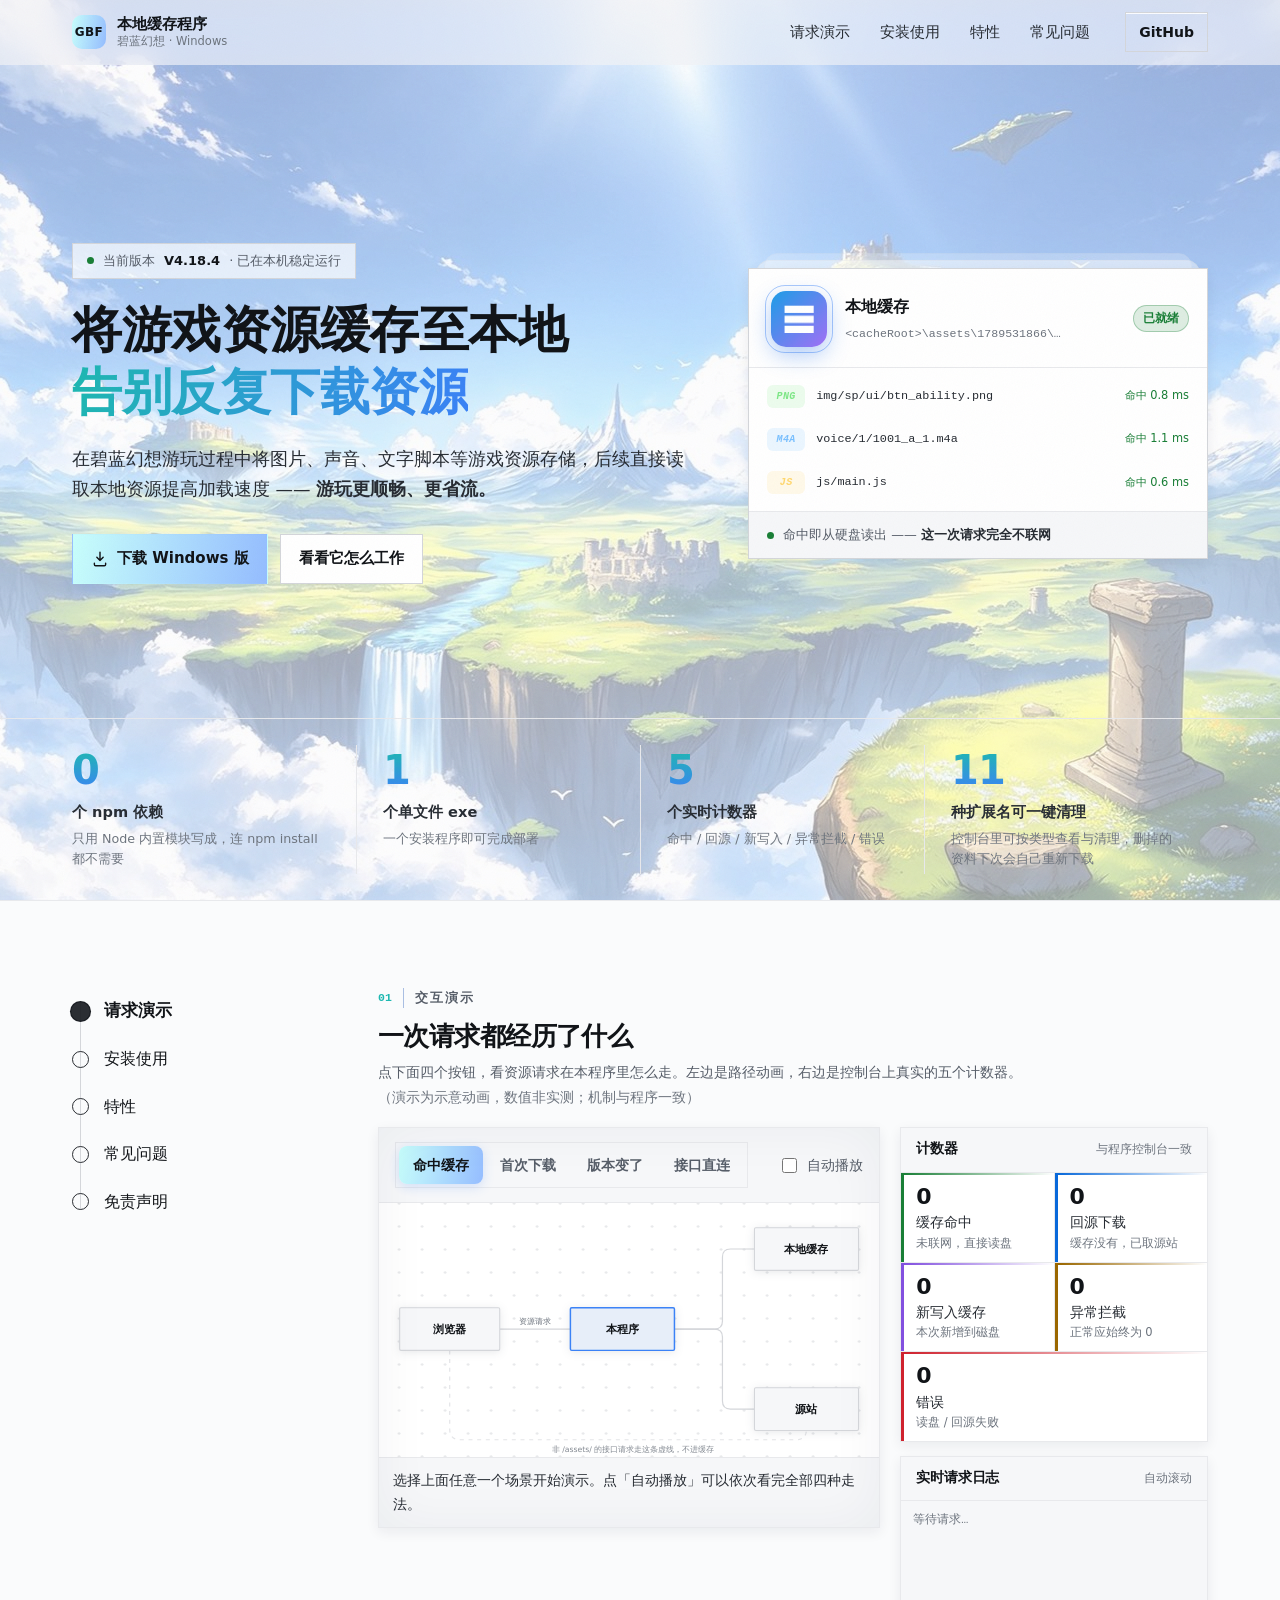
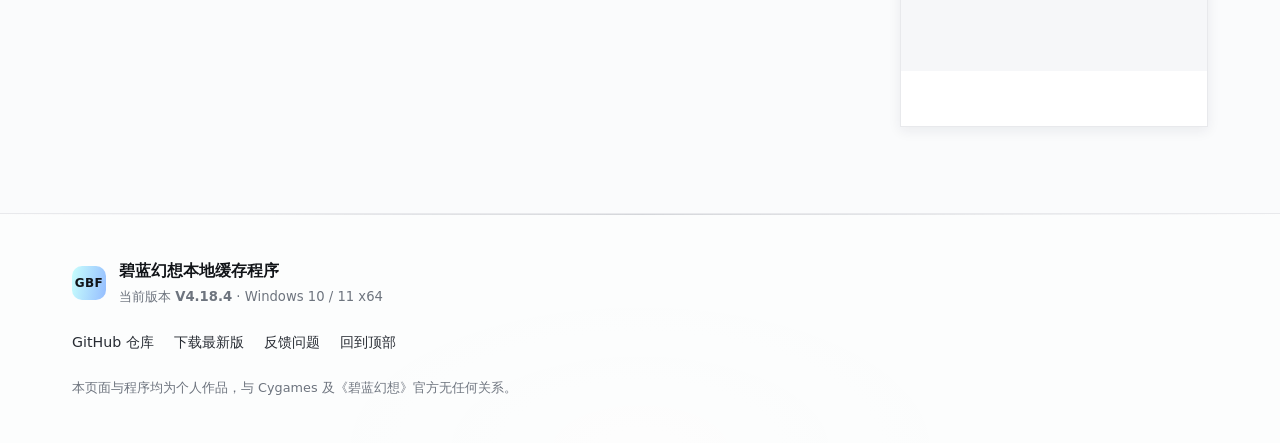
==== commit a99bdcd5: "请求演示：删掉节点下方的副标题；说明改为"四个按钮" - 四个节点（浏览器 / 本程序 / 本地缓存 / 源站）下方的灰色小字全部删除，   节点名改到框内垂直居中；顺带删掉已无人使用的 .ns 样式" ====
--- a/docs/index.html
+++ b/docs/index.html
@@ -151,7 +151,7 @@
       <p class="sec-kicker" data-fig="01">交互演示</p>
       <h2>一次请求都经历了什么</h2>
       <p class="sec-sub">
-        点下面三个按钮，看资源请求在本程序里怎么走。左边是路径动画，右边是控制台上真实的五个计数器。
+        点下面四个按钮，看资源请求在本程序里怎么走。左边是路径动画，右边是控制台上真实的五个计数器。
         <br><span class="hint">（演示为示意动画，数值非实测；机制与程序一致）</span>
       </p>
     </div>
@@ -200,24 +200,20 @@
           <!-- 节点 -->
           <g class="node" id="n_browser">
             <rect x="16" y="148" width="150" height="64" rx="2"/>
-            <text class="nt" x="91" y="176">浏览器</text>
-            <text class="ns" x="91" y="194">游戏页面</text>
+            <text class="nt" x="91" y="186">浏览器</text>
           </g>
           <g class="node proxy" id="n_proxy">
             <rect x="272" y="148" width="156" height="64" rx="2"/>
-            <text class="nt" x="350" y="176">本程序</text>
-            <text class="ns" x="350" y="194">127.0.0.1:8899</text>
+            <text class="nt" x="350" y="186">本程序</text>
           </g>
 
           <g class="node" id="n_cache">
             <rect x="548" y="28" width="156" height="64" rx="2"/>
-            <text class="nt" x="626" y="56">本地缓存</text>
-            <text class="ns" x="626" y="74">硬盘上的文件</text>
+            <text class="nt" x="626" y="66">本地缓存</text>
           </g>
           <g class="node" id="n_origin">
             <rect x="548" y="268" width="156" height="64" rx="2"/>
-            <text class="nt" x="626" y="296">源站</text>
-            <text class="ns" x="626" y="314">游戏服务器 / CDN</text>
+            <text class="nt" x="626" y="306">源站</text>
           </g>
 
           <text class="plabel" x="219" y="172">资源请求</text>
--- a/docs/assets/style.css
+++ b/docs/assets/style.css
@@ -397,7 +397,6 @@
 .stage-svg .node rect{filter:drop-shadow(0 2px 6px rgba(31,41,55,.10))}
 .stage-svg .node.proxy rect{stroke:var(--a2-ink);stroke-width:2.2;fill:color-mix(in srgb,var(--a2-ink) 8%,var(--panel2))}
 .stage-svg .nt{fill:var(--fg);font-size:17px;font-weight:600;text-anchor:middle}
-.stage-svg .ns{fill:var(--dim2);font-size:12.6px;text-anchor:middle}
 .stage-svg .plabel{fill:var(--dim2);font-size:12.4px;text-anchor:middle}
 .stage-svg .plabel.dim{font-size:11.6px;opacity:.85}
 .stage-svg .node.flash-ok rect{stroke:var(--ok);fill:color-mix(in srgb,var(--ok) 14%,var(--panel2))}
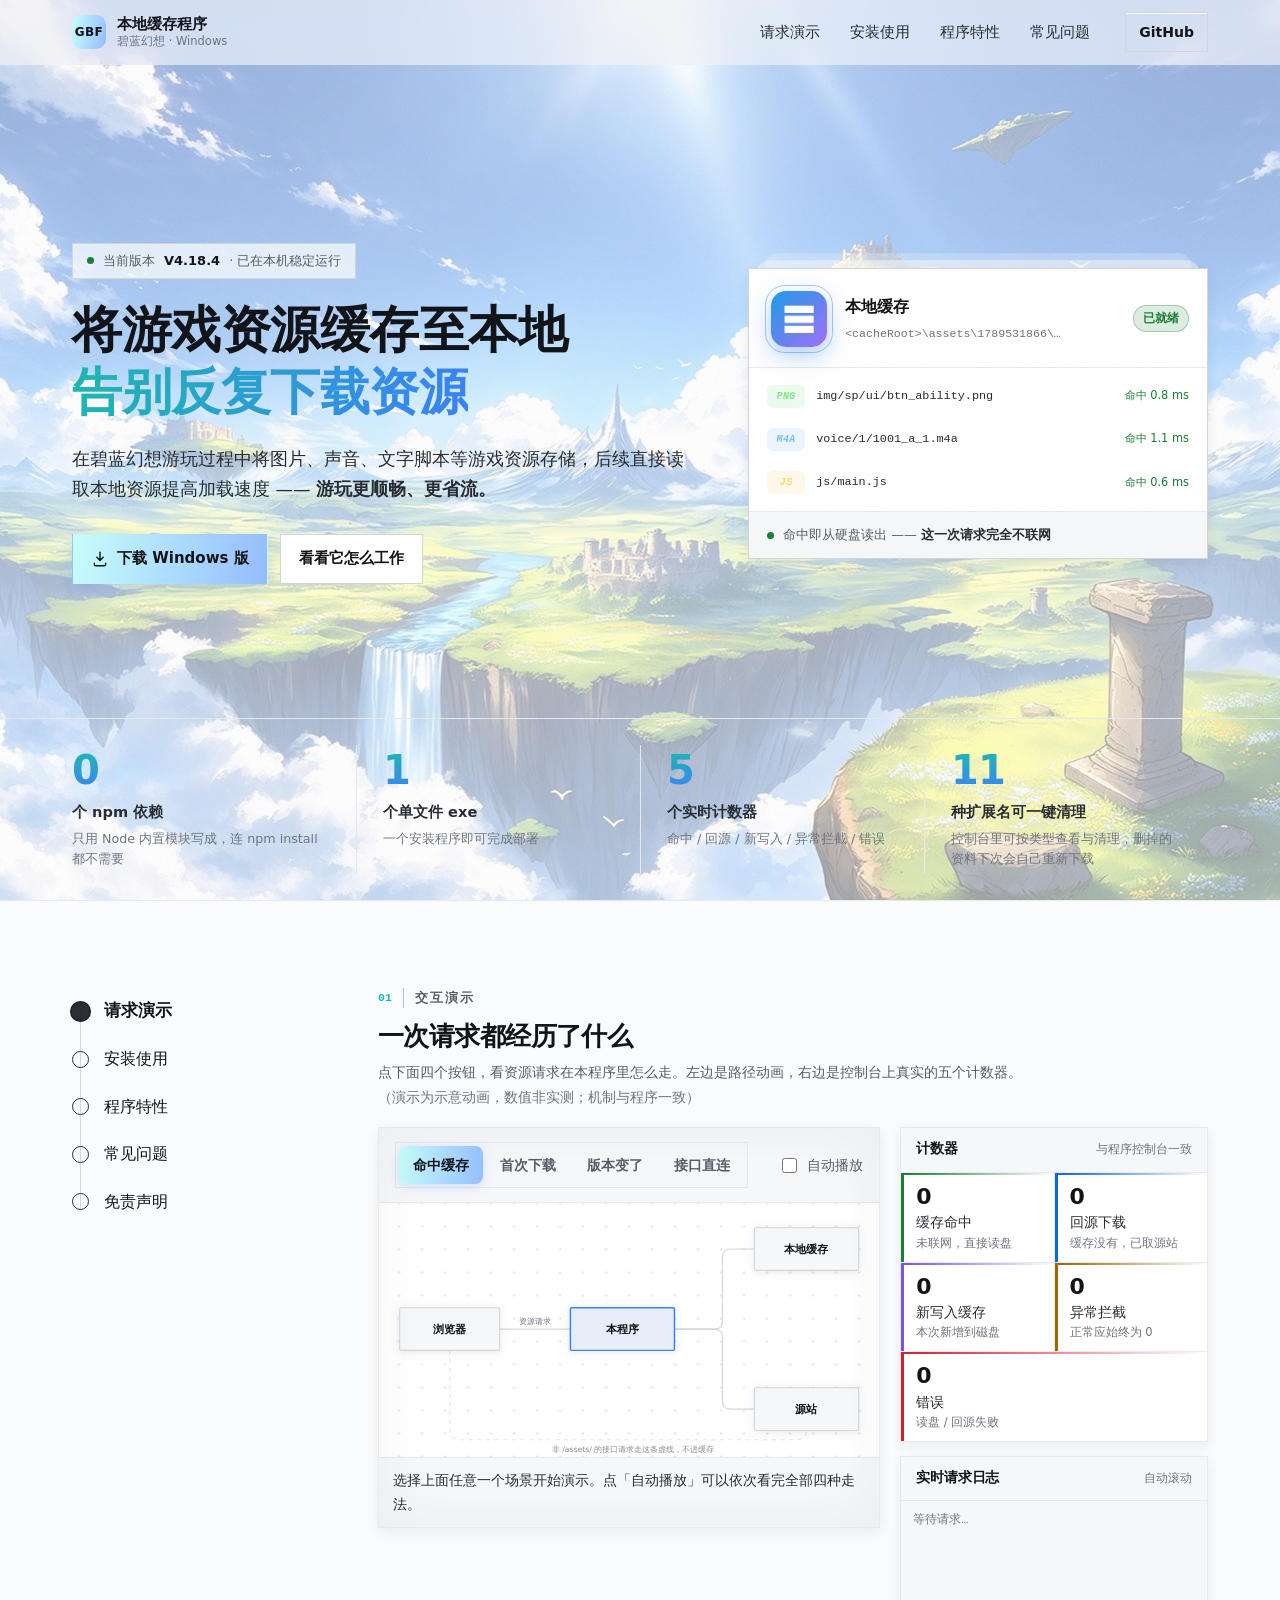
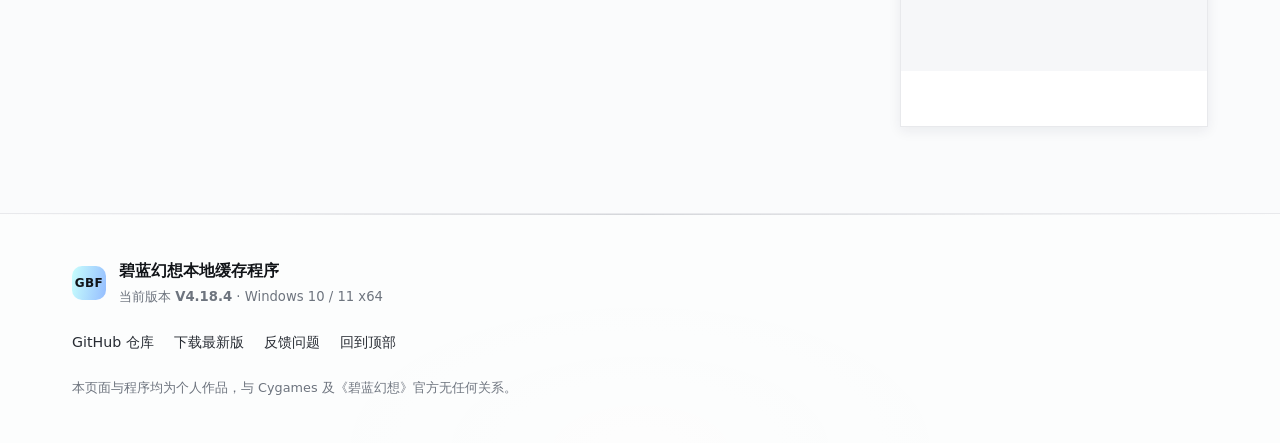
==== commit bf065248: "程序特性：改名、换两张卡、删掉"更细的机制"折叠块 - "特性" → "程序特性"（顶部导航、左侧步进导航、面板图注三处同步） - "元数据跟着文件走" → "换版本时少下很多"（版本切换预热，用日常" ====
--- a/docs/index.html
+++ b/docs/index.html
@@ -27,7 +27,7 @@
     <nav class="nav-links" aria-label="页面导航">
       <a href="#demo">请求演示</a>
       <a href="#how">安装使用</a>
-      <a href="#features">特性</a>
+      <a href="#features">程序特性</a>
       <a href="#faq">常见问题</a>
     </nav>
     <div class="nav-actions">
@@ -140,7 +140,7 @@
       <ul>
           <li><button type="button" class="g-item is-active" data-panel="demo" aria-selected="true"><i class="g-dot" aria-hidden="true"></i><span class="g-label">请求演示</span></button></li>
           <li><button type="button" class="g-item" data-panel="how" aria-selected="false"><i class="g-dot" aria-hidden="true"></i><span class="g-label">安装使用</span></button></li>
-          <li><button type="button" class="g-item" data-panel="features" aria-selected="false"><i class="g-dot" aria-hidden="true"></i><span class="g-label">特性</span></button></li>
+          <li><button type="button" class="g-item" data-panel="features" aria-selected="false"><i class="g-dot" aria-hidden="true"></i><span class="g-label">程序特性</span></button></li>
           <li><button type="button" class="g-item" data-panel="faq" aria-selected="false"><i class="g-dot" aria-hidden="true"></i><span class="g-label">常见问题</span></button></li>
           <li><button type="button" class="g-item" data-panel="disclaimer" aria-selected="false"><i class="g-dot" aria-hidden="true"></i><span class="g-label">免责声明</span></button></li>
       </ul>
@@ -293,7 +293,7 @@
         </article>
         <article class="g-panel" id="features" data-panel="features">
     <div class="sec-head">
-      <p class="sec-kicker" data-fig="03">特性</p>
+      <p class="sec-kicker" data-fig="03">程序特性</p>
       <h2>它凭什么又快又稳</h2>
       <p class="sec-sub">下面每一条都是程序里真实存在的机制，不是宣传词。</p>
     </div>
@@ -314,14 +314,14 @@
         <p>游戏的资源 URL 带 <code>?1729002592</code> 这类版本参数。版本不一致的文件绝不当命中，避免游戏判定版本不符而反复整页重载。</p>
       </article>
       <article class="feat">
-        <span class="feat-ic" aria-hidden="true"><svg viewBox="0 0 24 24"><path d="M12 3.5 20 8v8l-8 4.5L4 16V8z"/><path d="m4 8 8 4.5L20 8M12 12.5v8"/></svg></span>
-        <h3>元数据跟着文件走</h3>
-        <p>内容类型与 CORS 头跟资源一起存在旁边的 <code>.ext</code> 里，命中时原样回给浏览器 —— 带 <code>crossorigin</code> 的脚本才不会被拦。</p>
-      </article>
-      <article class="feat">
-        <span class="feat-ic" aria-hidden="true"><svg viewBox="0 0 24 24"><path d="M5 12.5 10 17 19 7"/></svg></span>
-        <h3>原子写 + 并发合并</h3>
-        <p>先写临时文件再改名，断电也不会留下半个文件；同一份资源的并发请求只回源一次。</p>
+        <span class="feat-ic" aria-hidden="true"><svg viewBox="0 0 24 24"><path d="M12 3.5a8.5 8.5 0 1 0 8.5 8.5M12 7.5V12l3.5 2"/></svg></span>
+        <h3>换版本时少下很多</h3>
+        <p>游戏更新资源版本时，程序会先跟源站确认「哪些文件真的变了」——没变的直接沿用本地那份，只有真变了的才重新下载。更新日要下的量因此小得多。</p>
+      </article>
+      <article class="feat">
+        <span class="feat-ic" aria-hidden="true"><svg viewBox="0 0 24 24"><path d="M13 3 5.5 13.5H11L10 21l7.5-10.5H12z"/></svg></span>
+        <h3>能和加速器一起用</h3>
+        <p>程序会自己认出你正在用的加速器，把需要联网的那部分流量交给它走 —— 读缓存走本地、要联网走加速，两边各管一段，互不打架。</p>
       </article>
       <article class="feat">
         <span class="feat-ic" aria-hidden="true"><svg viewBox="0 0 24 24"><path d="M3.5 18V6m0 12h17M7 15l3.5-4 3 2.5L18 8"/></svg></span>
@@ -329,17 +329,6 @@
         <p>命中、回源、新写入、异常拦截、错误五个计数实时推到控制台和桌面悬浮条，命不命中一眼就知道。</p>
       </article>
     </div>
-    <details class="deep">
-      <summary>还想知道更细的机制？</summary>
-      <div class="deep-body">
-        <p><b>版本切换预热。</b>游戏换版本戳时（路径里的那串数字变了），程序会在后台对上一任戳的同名文件向源站发条件请求：
-          源站回 304 就把旧文件「过户」到新路径（零下载），回 200 说明内容真的变了、提前下好。
-          这把更新日要重下的量，从「全部文件」压到「真正变了的文件」。</p>
-        <p><b>旧戳清理。</b>被请求过的版本戳会记下最后请求时间，超过 24 小时没被用到就不算「在用」，控制台里可以据此清掉过期的那一批。</p>
-        <p><b>缓存文件布局。</b><code>&lt;缓存目录&gt;/assets/…</code> 完全镜像资源 URL 的路径，旁边一份同名 <code>.ext</code> 记录元数据。
-          查询串不进文件名，但会记进 <code>.ext</code> 的 <code>q</code> 字段参与命中比对。</p>
-      </div>
-    </details>
         </article>
         <article class="g-panel" id="faq" data-panel="faq">
     <div class="sec-head">
--- a/docs/assets/style.css
+++ b/docs/assets/style.css
@@ -259,8 +259,7 @@
 .guide .feat-ic svg{width:17px;height:17px}
 .guide .feat h3{font-size:15.5px;margin-bottom:6px}
 .guide .feat p{font-size:13.6px;line-height:1.6}
-.guide .deep{margin-top:18px}
-.guide .step{padding:20px 20px}
+.guide .guide .step{padding:20px 20px}
 .guide .step p{font-size:14px}
 .guide .note-card{margin-top:18px}
 .acc-cols{display:grid;grid-template-columns:repeat(2,minmax(0,1fr));gap:18px;align-items:start}
@@ -297,6 +296,8 @@
 /* 卡片被撑高后，内容在卡片内居中 —— 试过"编号贴顶、文字贴底"，
    那样中间会挖出一大块空，反而更像没写完 */
 .guide .step{display:flex;flex-direction:column;justify-content:center}
+/* 卡片被撑高后内容居中，别让字吊在顶上 */
+.guide .feat{display:flex;flex-direction:column;justify-content:center}
 .guide .acc{display:flex;flex-direction:column}
 .guide .acc details{flex:1;display:flex;flex-direction:column;justify-content:center}
 .guide .disc{display:flex;flex-direction:column}
@@ -530,19 +531,6 @@
 .feat code{background:var(--bg-soft);border:1px solid var(--line);border-radius:5px;padding:1px 5px;color:var(--fg2)}
 .feat code{background:var(--panel2)}
 
-.deep{margin-top:24px;border:1px solid var(--line);border-radius:var(--r);background:var(--panel);overflow:hidden}
-.deep summary{padding:15px 19px;cursor:pointer;font-weight:600;font-size:15px;list-style:none;display:flex;align-items:center;gap:9px}
-.deep summary::-webkit-details-marker{display:none}
-.deep summary::before{
-  content:"";width:7px;height:7px;border-right:2px solid var(--dim);border-bottom:2px solid var(--dim);
-  transform:rotate(-45deg);transition:.2s;flex:0 0 auto;margin-left:2px;
-}
-.deep[open] summary::before{transform:rotate(45deg)}
-.deep summary:hover{color:var(--info)}
-.deep-body{padding:2px 21px 20px;border-top:1px solid var(--line);color:var(--dim);font-size:14.6px}
-.deep-body p{margin:15px 0 0}
-.deep-body code{background:var(--bg-soft);border:1px solid var(--line);border-radius:5px;padding:1px 5px;color:var(--fg2)}
-.deep-body code{background:var(--panel2)}
 
 /* ---------- 常见问题 ---------- */
 .acc{border:1px solid var(--line);border-radius:var(--r);background:var(--panel);overflow:hidden}
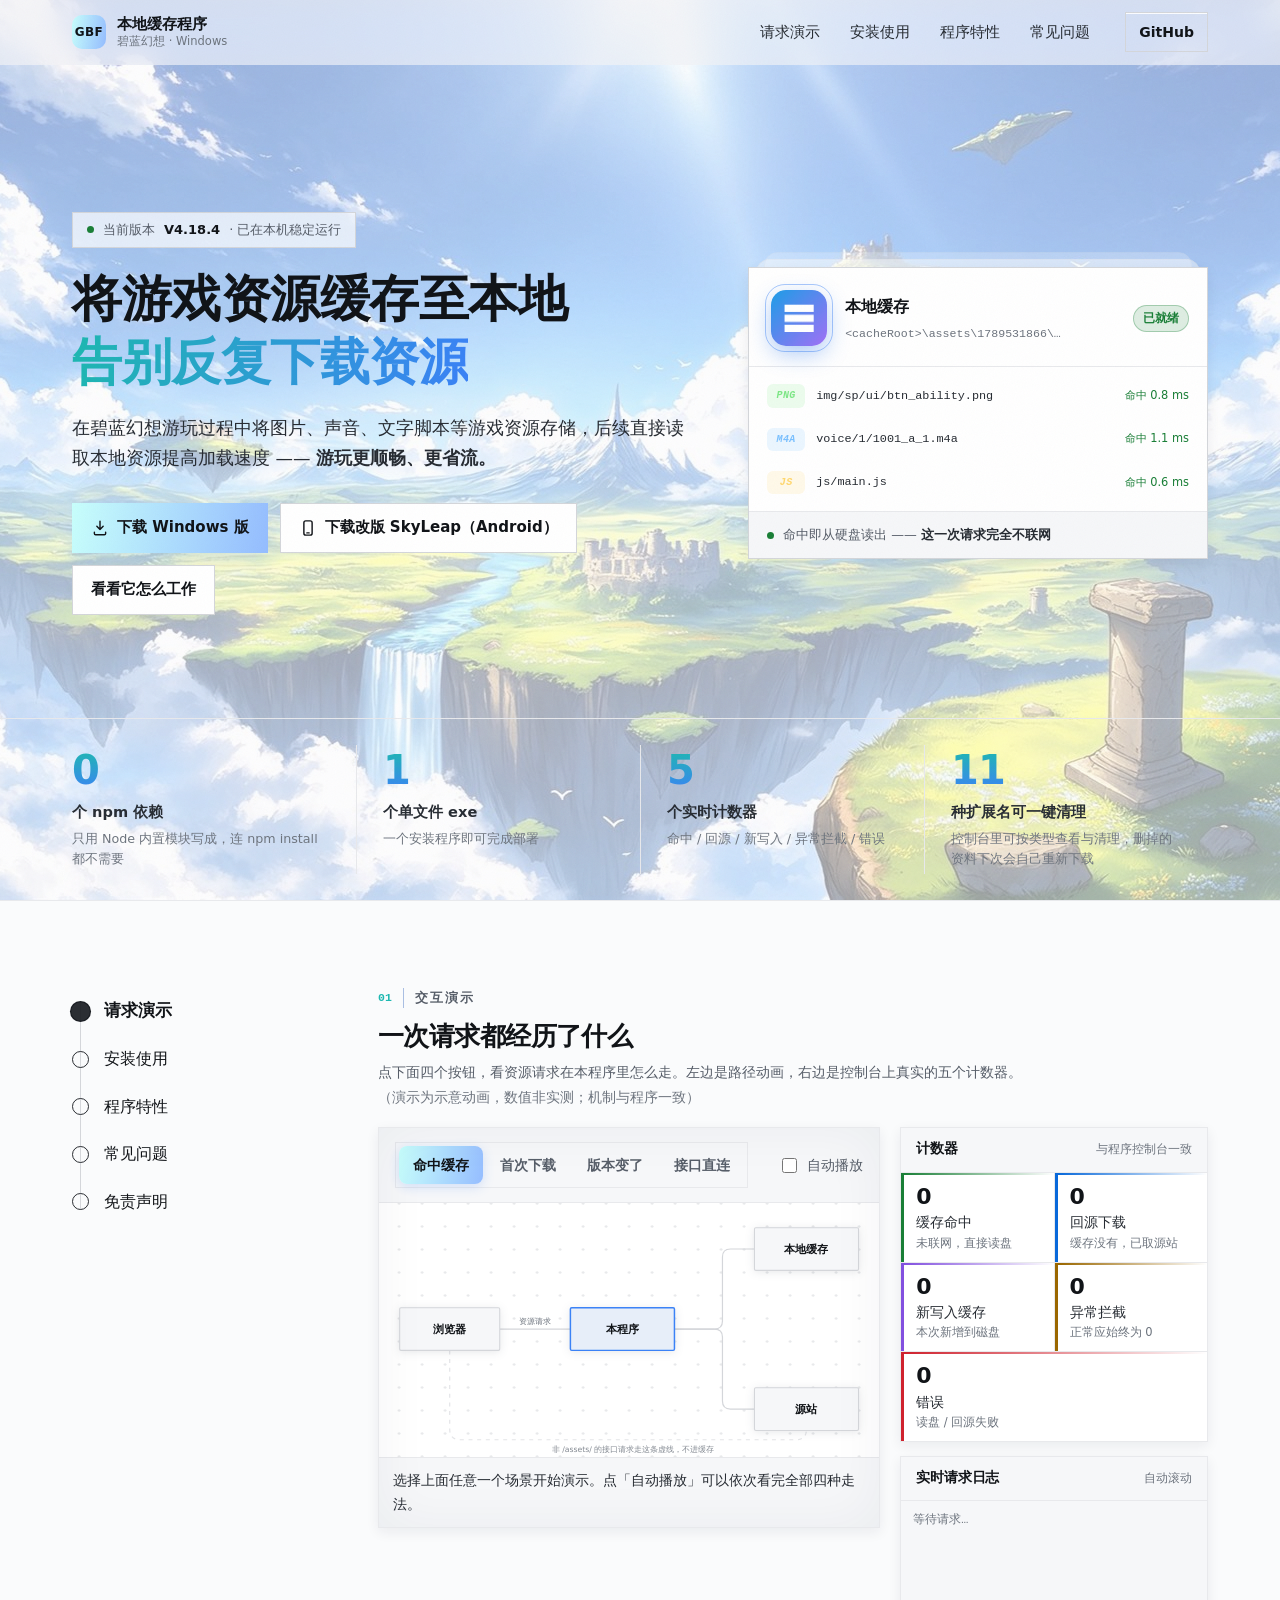
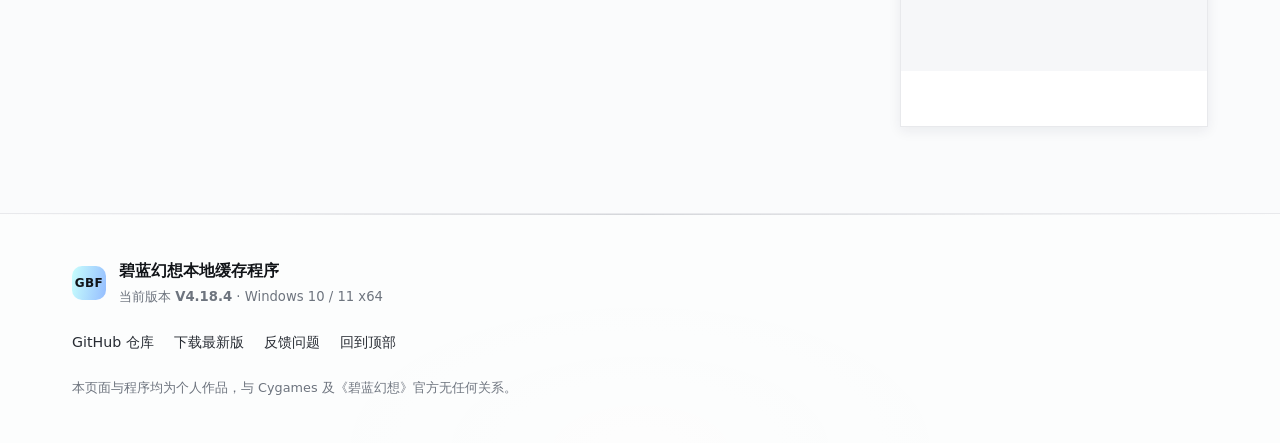
==== commit 9aec4292: "首屏：新增「下载改版 SkyLeap（Android）」按钮（地址待填） - 按钮排在"下载 Windows 版"之后，带手机图标；apk 属于另一个项目，   地址现在还没有，因此走站点既有的"运行" ====
--- a/docs/index.html
+++ b/docs/index.html
@@ -54,6 +54,10 @@
         <a class="btn primary" data-link="releases" href="#" rel="noopener">
           <svg viewBox="0 0 24 24" class="ic" aria-hidden="true"><path d="M12 3v11m0 0 4.2-4.2M12 14l-4.2-4.2M4.5 17.5v1.8A1.7 1.7 0 0 0 6.2 21h11.6a1.7 1.7 0 0 0 1.7-1.7v-1.8"/></svg>
           下载 Windows 版
+        </a>
+        <a class="btn" data-link="skyleap" href="#" rel="noopener">
+          <svg viewBox="0 0 24 24" class="ic" aria-hidden="true"><rect x="6.5" y="2.5" width="11" height="19" rx="2.5"/><path d="M10.5 18.5h3"/></svg>
+          下载改版 SkyLeap（Android）
         </a>
         <a class="btn" href="#demo">看看它怎么工作</a>
       </div>
@@ -342,7 +346,7 @@
       </details>
       <details>
         <summary>用哪个浏览器？</summary>
-        <p>都可以。只有火狐（Firefox）需要多做一小步：把随包的那张证书也装进火狐自己的列表里，或者按说明里的那条设置打开。不做这一步的话，游戏里的图片可能显示不出来。</p>
+        <p>推荐使用 Edge、Chrome，理论兼容所有浏览器。火狐（Firefox）需要把随包的那张证书也装进火狐自己的列表里，不做这一步的话，游戏里的图片可能显示不出来。</p>
       </details>
       <details>
         <summary>会占多少硬盘？</summary>
@@ -357,8 +361,8 @@
         <p>先看控制台顶部的状态提示。常见原因有两个：一是浏览器还在用它自己的缓存，没有把请求交给本程序（重启浏览器即可）；二是系统里的「自动配置脚本」没有指向本程序，控制台里可以重新检测并修复。</p>
       </details>
       <details>
-        <summary>能装几台电脑？需要什么系统？</summary>
-        <p>自己用没问题，请只用于你自己的电脑和账号（见下面的声明）。系统要求是 64 位的 Windows 10 或 Windows 11。</p>
+        <summary>兼容什么加速器？</summary>
+        <p>兼容市面常见加速器，目前确认可兼容 UU、雷神、奇游，以及其他代理加速器；岛风 GO 和 ACGP 等如走插件代理，需配置自由切换规则（详见安装后的说明书）。</p>
       </details>
       <details>
         <summary>它会修改游戏本身吗？</summary>
--- a/docs/assets/style.css
+++ b/docs/assets/style.css
@@ -659,6 +659,16 @@
 /* 直角之后没有圆角要裁，放开 overflow */
 .cache-card,.demo-stage,.panel,.explorer,.acc,.disc,.exp-json{overflow:visible}
 
+/* ---------- 渐变 + 边框的两个坑 ----------
+   background 简写会把 background-origin 重置成初始值 padding-box，
+   而 background-clip 的初始值是 border-box。于是一个带透明边框的元素
+   （按钮、徽标、胶囊、图标瓦片）会出现：渐变按 padding box 定尺寸，
+   却要铺满到 border box —— 那 1px 边框区露的是渐变"平铺回来"的另一头，
+   看起来就是两端各有一条对向颜色的细线。让 origin 跟 clip 对齐即可。 */
+.btn.primary,.brand-logo,.step-no,.seg-btn.active,.chip.on,.feat-ic{
+  background-origin:border-box;
+}
+
 /* ---------- 滚动进场 ----------
    用纯 CSS 的滚动驱动动画（animation-timeline: view()）而不是 JS + IntersectionObserver。
    为什么：JS 方案要把内容先设成 opacity:0 再等回调点亮，而回调/定时器/帧一旦被节流
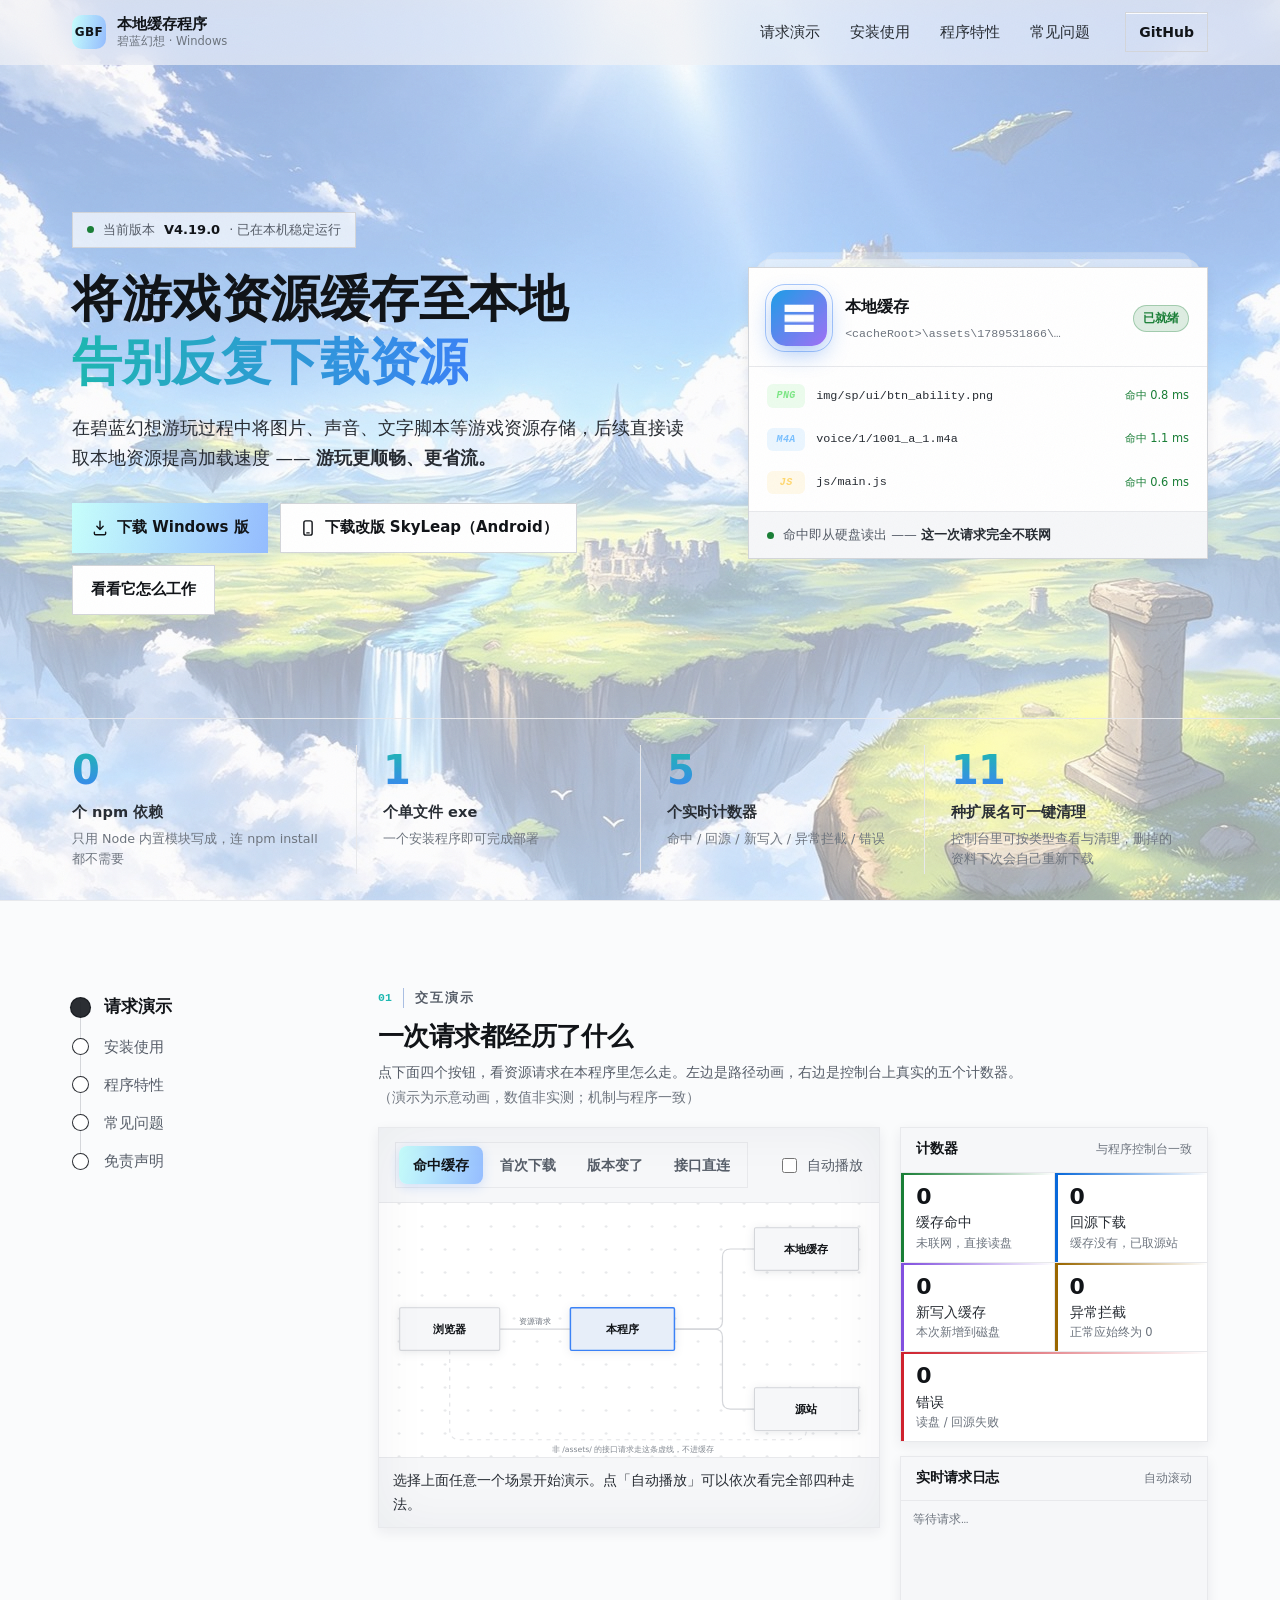
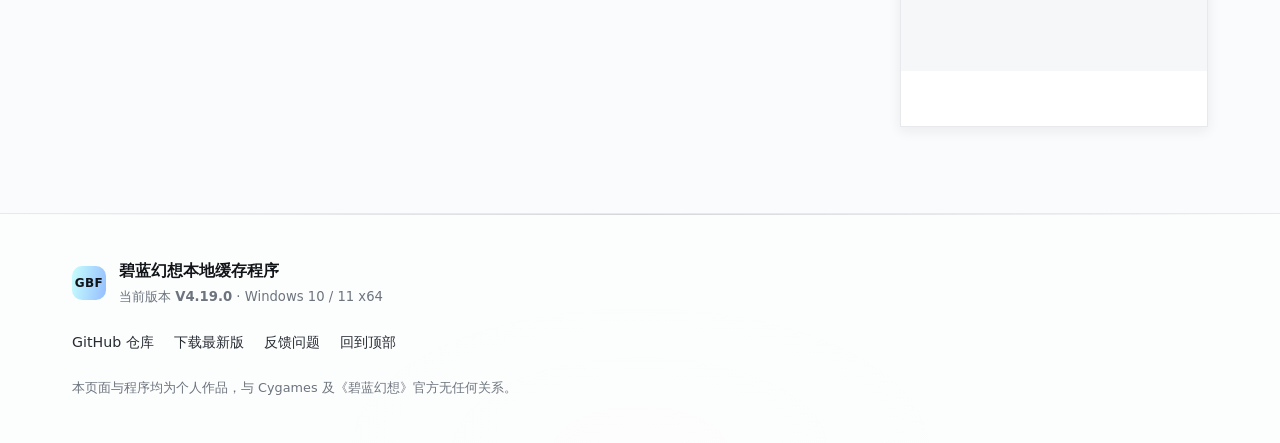
==== commit a00341a5: "安装使用：角标与标题同一行，整块在卡片里垂直居中 按用户指出的位置改正（之前把角标钉在左上角是理解错了）：  - 角标 + 标题包进一行（.step-head，flex 横向，角标在左），说明在下面 " ====
--- a/docs/index.html
+++ b/docs/index.html
@@ -275,18 +275,24 @@
     </div>
     <ol class="steps">
       <li class="step">
-        <span class="step-no">1</span>
-        <h3>解压到固定文件夹</h3>
+        <div class="step-head">
+          <span class="step-no">1</span>
+          <h3>解压到固定文件夹</h3>
+        </div>
         <p>把压缩包整个解压出来，别只把里面的程序单独拿走 —— 旁边那几个文件都是配套的。路径里建议不要用特殊符号。</p>
       </li>
       <li class="step">
-        <span class="step-no">2</span>
-        <h3>装一次随包的证书</h3>
+        <div class="step-head">
+          <span class="step-no">2</span>
+          <h3>装一次随包的证书</h3>
+        </div>
         <p>程序需要这张证书才能看懂游戏和电脑之间的来往。双击证书文件 → 按提示一路下一步，注意选到「受信任的根证书颁发机构」。<b>不需要管理员权限</b>，装完请把浏览器完全关掉再打开。</p>
       </li>
       <li class="step">
-        <span class="step-no">3</span>
-        <h3>双击启动，正常玩</h3>
+        <div class="step-head">
+          <span class="step-no">3</span>
+          <h3>双击启动，正常玩</h3>
+        </div>
         <p>右下角出现小图标，控制台窗口点「启动游戏」即可。判断它在工作最简单的一招：<b>看「缓存命中」在不在涨</b>。</p>
       </li>
     </ol>
--- a/docs/assets/style.css
+++ b/docs/assets/style.css
@@ -29,6 +29,9 @@
   --shadow:0 14px 34px rgba(23,35,58,.11);
   --shadow-sm:0 4px 12px rgba(23,35,58,.07);
   --r:14px; --r-sm:10px;
+  /* 字体栈：早期版本是令牌，恢复扁平版时改成了写死值，但仍有规则引用这两个名字 */
+  --sans:"Segoe UI","Microsoft YaHei",system-ui,-apple-system,sans-serif;
+  --mono:"Cascadia Code",Consolas,"SFMono-Regular",Menlo,monospace;
   --maxw:1180px;
 }
 
@@ -226,17 +229,17 @@
 .g-item{
   position:relative;display:flex;align-items:center;gap:15px;width:100%;
   padding:10px 0;background:none;border:0;cursor:pointer;text-align:left;
-  color:var(--ink-3);font:500 14.5px/1.25 var(--sans);
+  color:var(--dim);font:500 14.5px/1.25 var(--sans);
   transition:color .22s ease;
 }
-.g-item:hover{color:var(--ink-2)}
+.g-item:hover{color:var(--fg2)}
 .g-dot{
   position:relative;flex:0 0 auto;width:17px;height:17px;border-radius:50%;
-  border:1.5px solid var(--stroke);background:var(--paper);
+  border:1.5px solid var(--stroke);background:var(--panel);   /* 空心圆点要有底色，否则竖线会从圈里穿过去 */
   transition:background-color .22s ease,transform .22s ease;
 }
 .g-label{transition:font-size .22s ease}
-.g-item.is-active{color:var(--ink)}
+.g-item.is-active{color:var(--fg)}
 .g-item.is-active .g-dot{background-color:var(--stroke);transform:scale(1.24)}
 .g-item.is-active .g-label{font-size:16.5px;font-weight:700}
 @media (prefers-reduced-motion:reduce){ .g-dot,.g-label{transition:none} }
@@ -259,7 +262,7 @@
 .guide .feat-ic svg{width:17px;height:17px}
 .guide .feat h3{font-size:15.5px;margin-bottom:6px}
 .guide .feat p{font-size:13.6px;line-height:1.6}
-.guide .guide .step{padding:20px 20px}
+.guide .step{padding:20px 20px}
 .guide .step p{font-size:14px}
 .guide .note-card{margin-top:18px}
 .acc-cols{display:grid;grid-template-columns:repeat(2,minmax(0,1fr));gap:18px;align-items:start}
@@ -293,9 +296,15 @@
 .guide .panel.grow{flex:1;min-height:0}
 .guide .loglist{max-height:none;flex:1}
 /* 再在各自内部把多出来的高度分掉，而不是留一坨空白 */
-/* 卡片被撑高后，内容在卡片内居中 —— 试过"编号贴顶、文字贴底"，
-   那样中间会挖出一大块空，反而更像没写完 */
-.guide .step{display:flex;flex-direction:column;justify-content:center}
+/* 角标与标题同一行（角标在左），说明在下面；整块在卡片里垂直居中。
+   为了让三张卡的"角标行 / 标题 / 说明"各自落在同一条水平线上，
+   说明段给一个固定的最小高度（五行）—— 各卡文案长短不一，
+   不然居中之后行与行会互相错开。 */
+.guide .step{display:flex;flex-direction:column;justify-content:center;padding:30px 22px}
+.guide .step-head{display:flex;align-items:center;gap:12px;margin-bottom:14px}
+.guide .step-head h3{margin:0}
+.guide .step p{margin:0;min-height:calc(6 * 1.72em)}   /* 6 行：三张卡里最长的那段（第 2 张） */
+.guide .step-no{margin-bottom:0}
 /* 卡片被撑高后内容居中，别让字吊在顶上 */
 .guide .feat{display:flex;flex-direction:column;justify-content:center}
 .guide .acc{display:flex;flex-direction:column}
@@ -487,8 +496,9 @@
 .step:last-child::after{display:none}
 @media (max-width:900px){ .step::after{display:none} }
 .step-no{
-  display:grid;place-items:center;width:36px;height:36px;border-radius:11px;margin-bottom:15px;
-  background:var(--brand);color:var(--fg);font-weight:700;font-size:15px;
+  display:grid;place-items:center;width:36px;height:36px;border-radius:0;margin-bottom:15px;
+  background:transparent;border:1px solid var(--fg);color:var(--fg);
+  font-weight:700;font-size:15px;
 }
 .step h3{margin:0 0 9px;font-size:17px}
 .step p{margin:0;font-size:14.5px;color:var(--dim)}
@@ -555,7 +565,7 @@
 .disc-head{display:flex;align-items:center;gap:12px;margin-bottom:18px}
 .disc-head .ic{width:24px;height:24px;fill:none;stroke:var(--err);stroke-width:1.8;stroke-linecap:round;stroke-linejoin:round}
 .disc-head h2{margin:0;font-size:21px}
-.disc-note{margin:0;font:600 13.4px/1.4 var(--sans);color:var(--ink-2)}
+.disc-note{margin:0;font:600 13.4px/1.4 var(--sans);color:var(--fg2)}
 .disc-list{margin:0;padding-left:22px;display:grid;gap:12px}
 .disc-list li{font-size:14.5px;color:var(--dim)}
 .disc-list b{color:var(--fg2)}
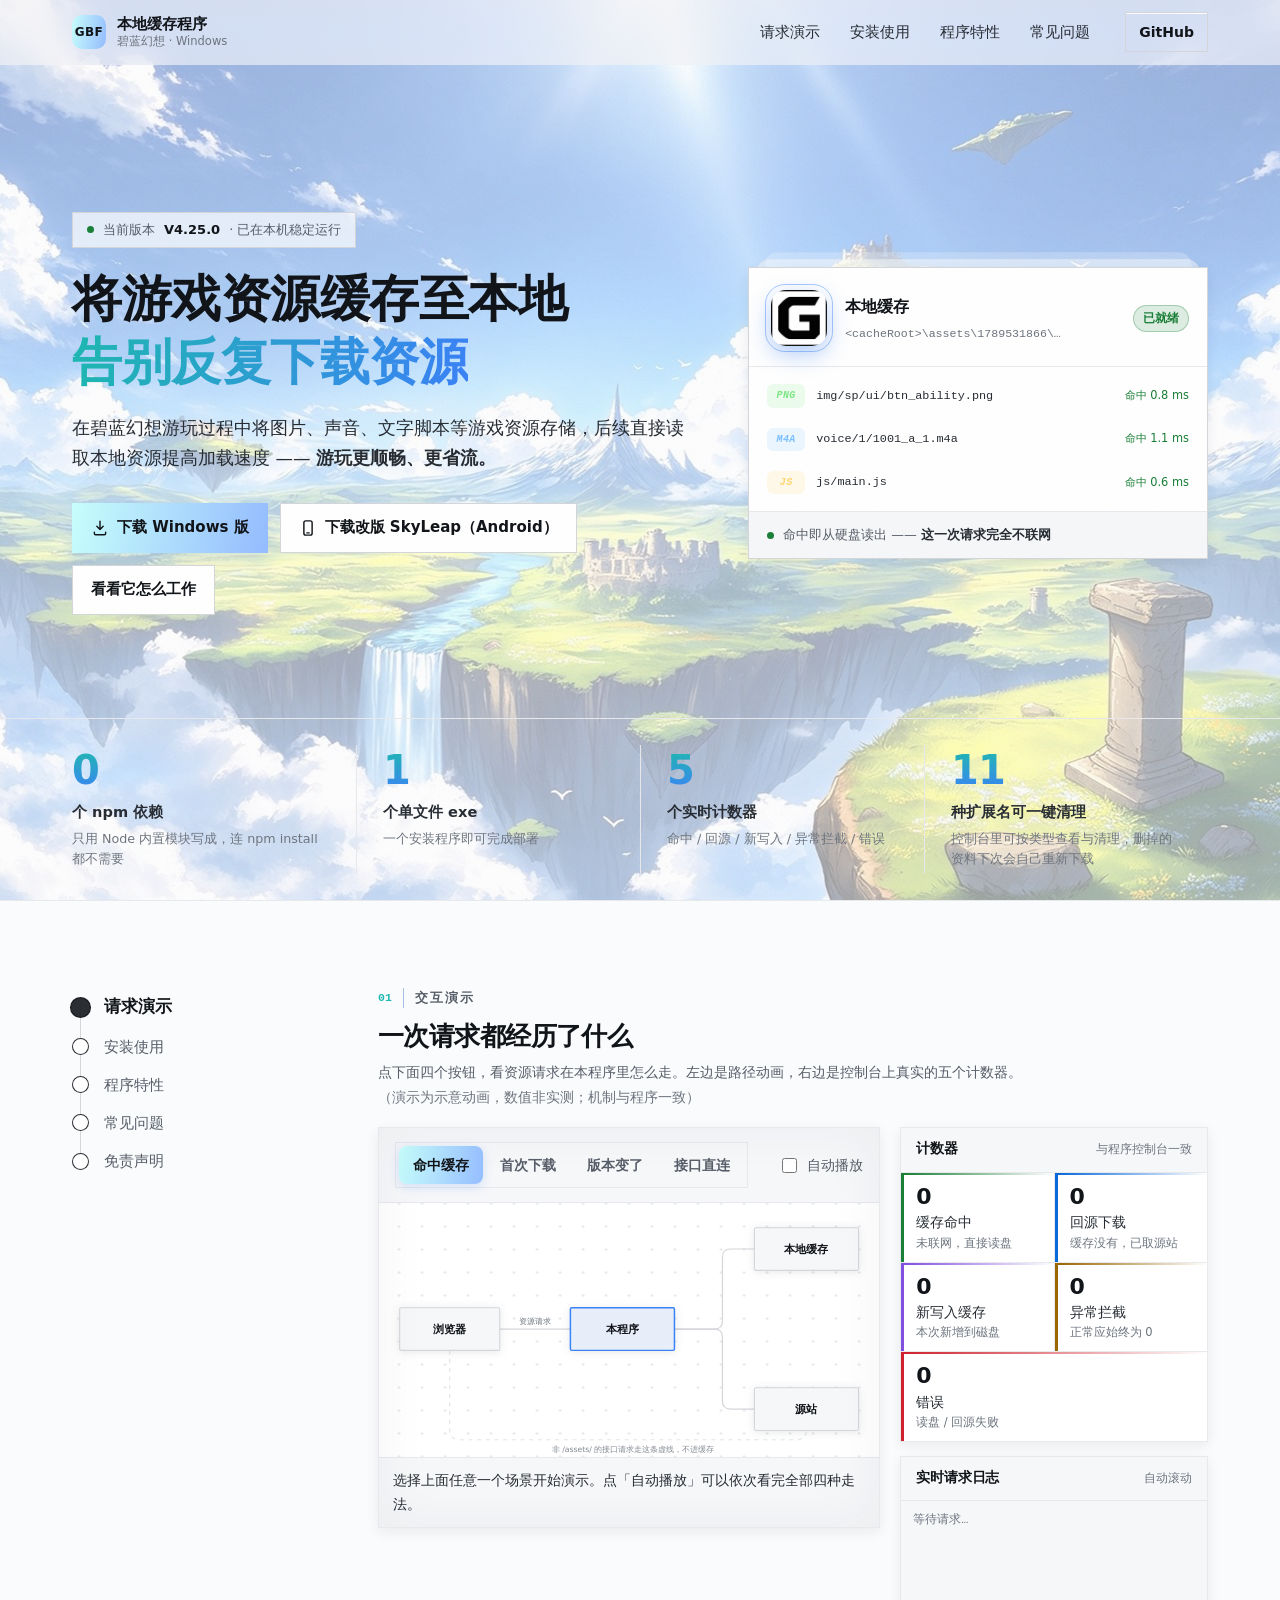
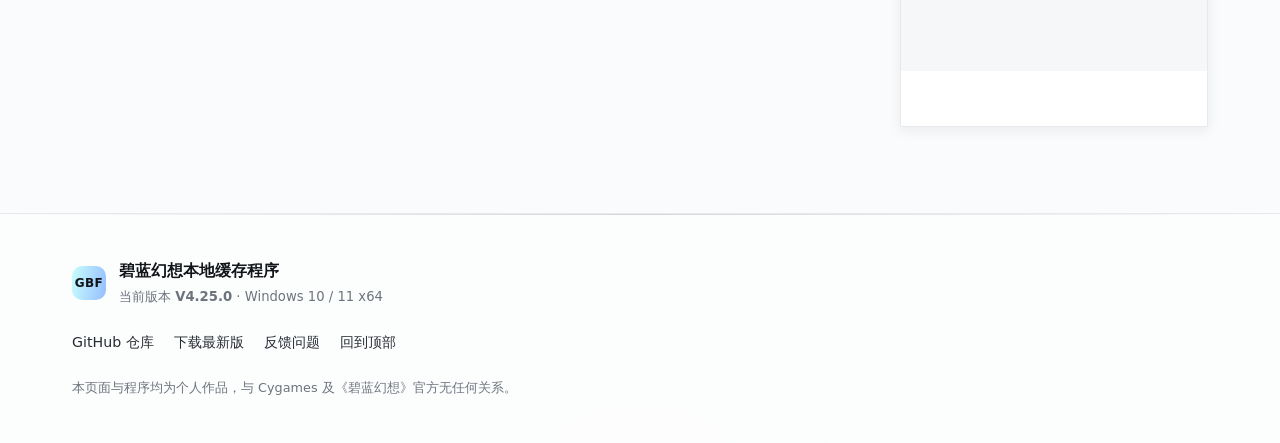
==== commit e17c07f3: "feat: add configurable proxy modes and fix tray lifecycle" ====
--- a/docs/index.html
+++ b/docs/index.html
@@ -298,7 +298,7 @@
     </ol>
     <div class="note-card">
       <svg viewBox="0 0 24 24" class="ic" aria-hidden="true"><path d="M12 8.6v5m0 3.2h.01M10.3 3.9 2.8 17a2 2 0 0 0 1.7 3h15a2 2 0 0 0 1.7-3L13.7 3.9a2 2 0 0 0-3.4 0z"/></svg>
-      <p><b>退出请用托盘菜单里的「退出」，不要强行结束进程。</b>程序启动时会接管一次系统里的上网设置，优雅退出才会把它还原回去。</p>
+      <p><b>代理行为可选。</b>全局模式接管系统 PAC；主动模式只给由「启动游戏」打开的 GBF 浏览器注入代理；被动模式完全由你手动设置浏览器代理。</p>
     </div>
         </article>
         <article class="g-panel" id="features" data-panel="features">
@@ -316,7 +316,7 @@
       <article class="feat">
         <span class="feat-ic" aria-hidden="true"><svg viewBox="0 0 24 24"><path d="M4 7h16M4 12h16M4 17h10"/></svg></span>
         <h3>只碰资源，不碰账号</h3>
-        <p>只接管 <code>/assets/</code> 的 GET/HEAD；登录、抽卡等 <code>/rest/ /ob/ /od/</code> 接口一律直连，<code>/user/</code> 绝不拦截。</p>
+        <p>只缓存 <code>/assets/</code> 的 GET/HEAD；登录、抽卡等 <code>/rest/ /ob/ /od/</code> 接口只透明转发，<code>/user/</code> 绝不拦截。</p>
       </article>
       <article class="feat">
         <span class="feat-ic" aria-hidden="true"><svg viewBox="0 0 24 24"><path d="M12 3.5a8.5 8.5 0 1 0 8.5 8.5M12 7.5V12l3 2M16 3.5h4.5V8"/></svg></span>
@@ -360,11 +360,11 @@
       </details>
       <details>
         <summary>会不会影响我电脑上的别的东西？</summary>
-        <p>程序只在你自己的电脑内部工作，不对外开放任何东西。它启动时会接管一次你系统里的上网设置，所以退出时请用它托盘菜单里的「退出」，不要强行结束它 —— 那样设置可能不会还原回来。</p>
+        <p>程序只在你自己的电脑内部工作，不对外开放任何东西。全局模式会接管系统 PAC 并在退出时还原；主动模式只给本程序启动的 GBF 浏览器注入代理；被动模式不接管任何程序。</p>
       </details>
       <details>
         <summary>为什么「缓存命中」不涨？</summary>
-        <p>先看控制台顶部的状态提示。常见原因有两个：一是浏览器还在用它自己的缓存，没有把请求交给本程序（重启浏览器即可）；二是系统里的「自动配置脚本」没有指向本程序，控制台里可以重新检测并修复。</p>
+        <p>先看控制台顶部的状态提示。被动模式下需要手动把浏览器 HTTP/HTTPS 代理设置为设置页显示的本地端口；主动模式下 Chromium 会忽略已运行实例后来传入的代理参数，请完全退出 GBF 浏览器后再点「启动游戏」；全局模式则检查系统 PAC 是否已由本程序接管。</p>
       </details>
       <details>
         <summary>兼容什么加速器？</summary>
